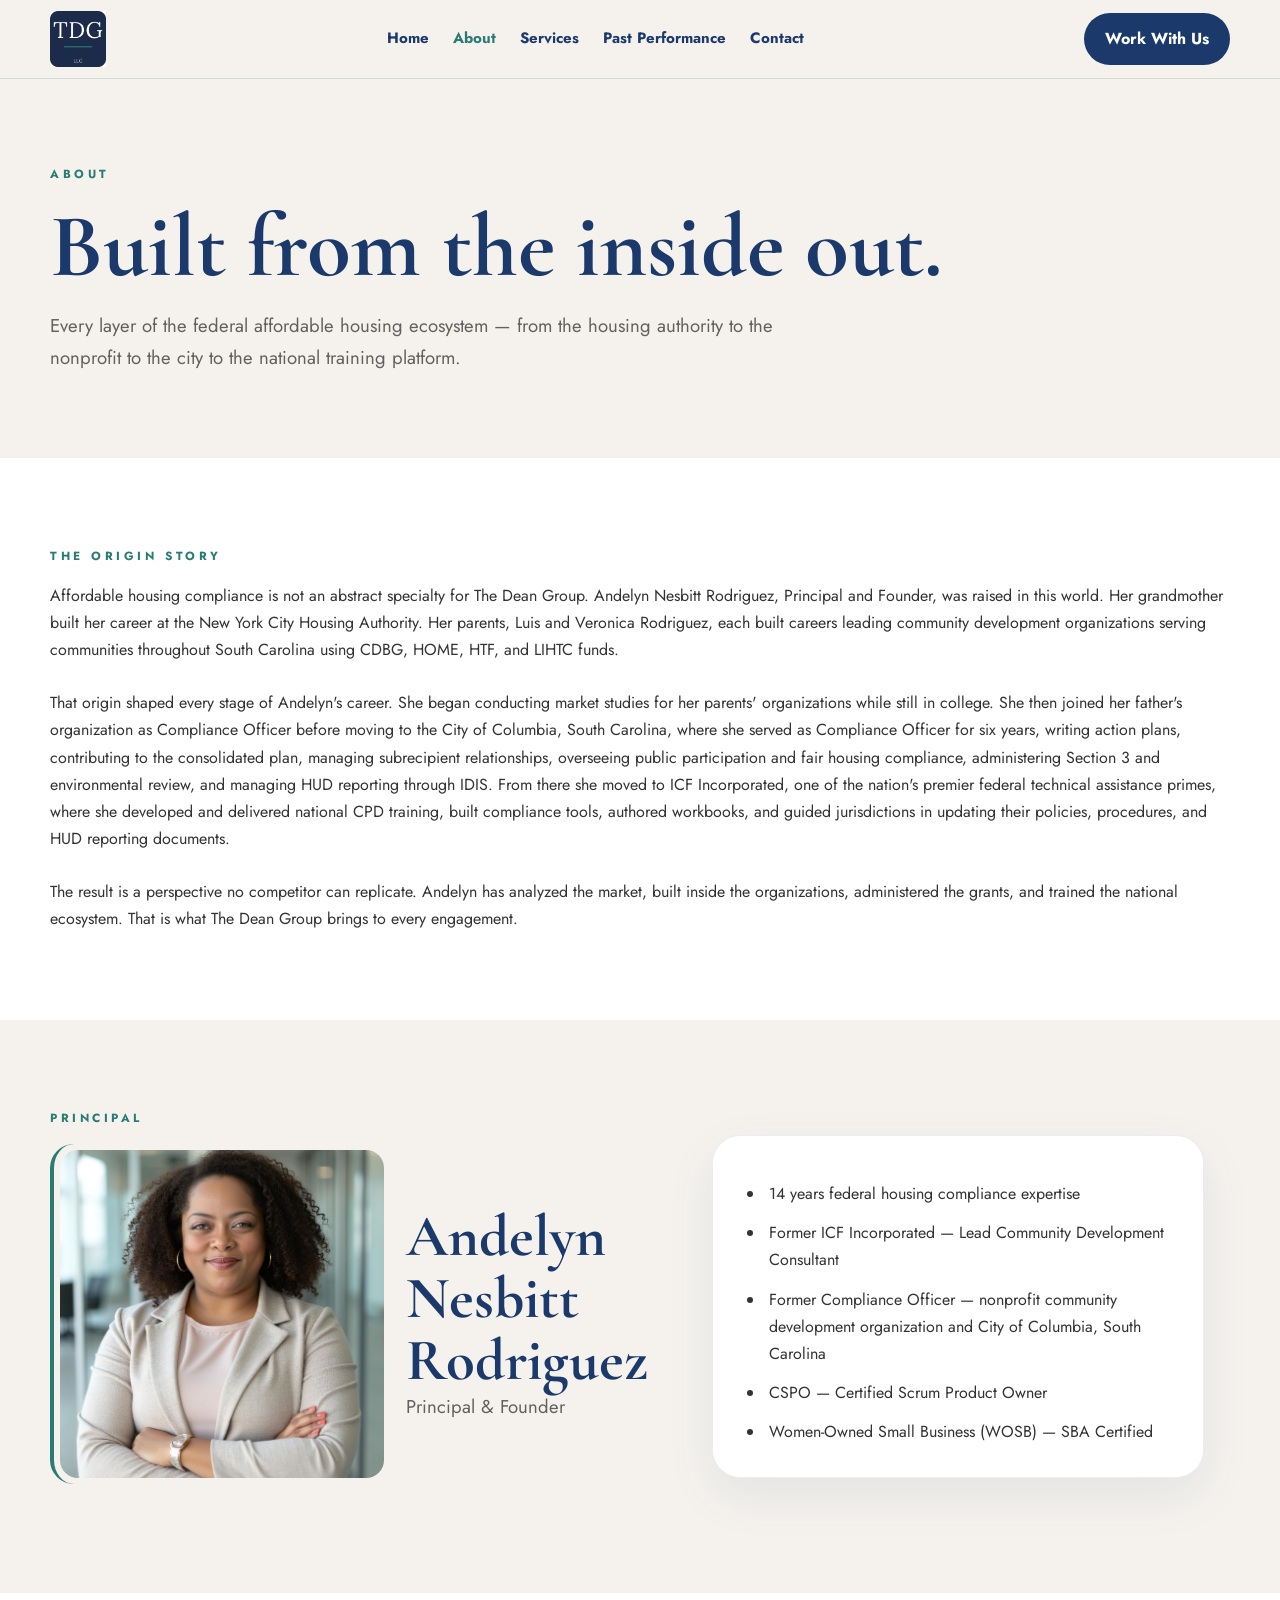
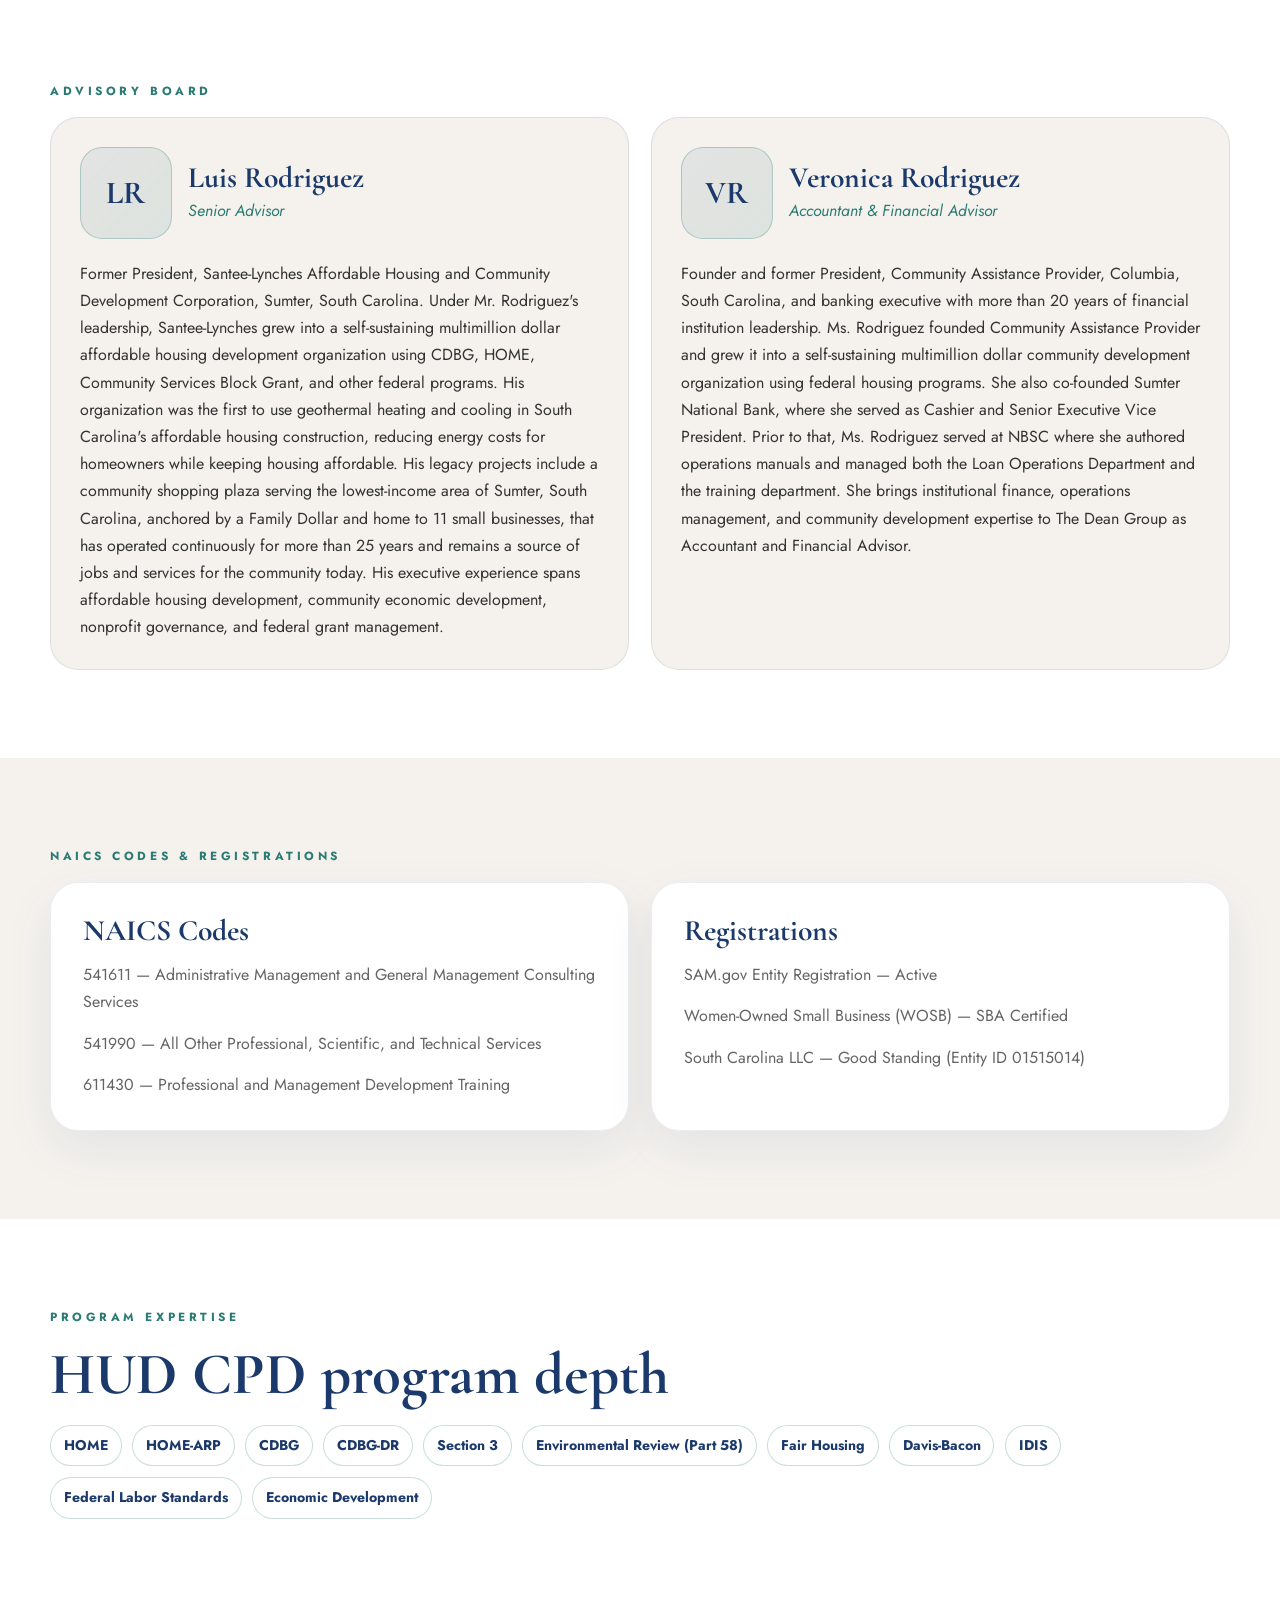
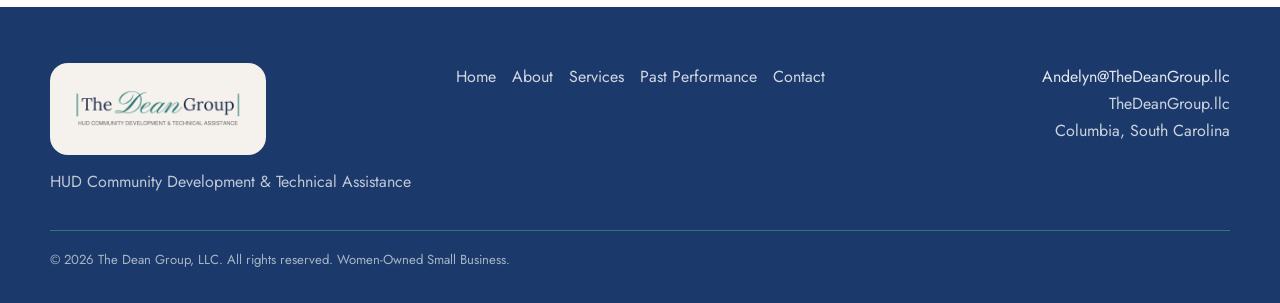
==== about.html @ ffd42e2c "updated website per document" ====
<!DOCTYPE html>
<html lang="en">

<head>
  <meta charset="UTF-8">
  <meta name="viewport" content="width=device-width, initial-scale=1.0">
  <title>About | The Dean Group</title>
  <meta name="description"
    content="Origin story, credentials, advisory board, and program expertise for The Dean Group.">
  <link rel="preconnect" href="https://fonts.googleapis.com">
  <link rel="preconnect" href="https://fonts.gstatic.com" crossorigin>
  <link
    href="https://fonts.googleapis.com/css2?family=Cormorant+Garamond:wght@500;600;700&family=Jost:wght@400;500;600;700&display=swap"
    rel="stylesheet">
  <link rel="stylesheet" href="css/styles.css">
</head>

<body>
  <header class="site-header">
    <div class="container nav-wrap">
      <a class="brand-link" href="index.html" aria-label="The Dean Group home"><img class="brand-logo brand-badge-logo"
          src="assets/logos/TheDeanGroup_TDG_Badge_MD.png" alt="The Dean Group"></a>
      <nav class="nav-links" aria-label="Primary navigation"><a class="" href="index.html">Home</a>
        <a class="active" href="about.html">About</a>
        <a class="" href="services.html">Services</a>
        <a class="" href="past-performance.html">Past Performance</a>
        <a class="" href="contact.html">Contact</a>
      </nav>
      <a class="nav-cta" href="contact.html">Work With Us</a>
      <button class="mobile-toggle" aria-label="Open navigation" aria-expanded="false">☰</button>
    </div>
    <div class="mobile-menu" id="mobileMenu"><a href="index.html">Home</a>
      <a href="about.html">About</a>
      <a href="services.html">Services</a>
      <a href="past-performance.html">Past Performance</a>
      <a href="contact.html">Contact</a>
    </div>
  </header>

  <main>
    <section class="page-hero">
      <div class="container">
        <p class="eyebrow">About</p>
        <h1>Built from the inside out.</h1>
        <p class="lead">Every layer of the federal affordable housing ecosystem — from the housing authority to the
          nonprofit to the city to the national training platform.</p>
      </div>
    </section>
    <section class="white-section">
      <div class="container">
        <p class="eyebrow">The Origin Story</p>
        <div class="large-copy origin-story">
          <p>Affordable housing compliance is not an abstract specialty for The Dean Group. Andelyn Nesbitt Rodriguez,
            Principal and Founder, was raised in this world. Her grandmother built her career at the New York City
            Housing Authority. Her parents, Luis and Veronica Rodriguez, each built careers leading community
            development organizations serving communities throughout South Carolina using CDBG, HOME, HTF, and LIHTC
            funds.</p>
          <p>That origin shaped every stage of Andelyn's career. She began conducting market studies for her parents'
            organizations while still in college. She then joined her father's organization as Compliance Officer before
            moving to the City of Columbia, South Carolina, where she served as Compliance Officer for six years,
            writing action plans, contributing to the consolidated plan, managing subrecipient relationships, overseeing
            public participation and fair housing compliance, administering Section 3 and environmental review, and
            managing HUD reporting through IDIS. From there she moved to ICF Incorporated, one of the nation's premier
            federal technical assistance primes, where she developed and delivered national CPD training, built
            compliance tools, authored workbooks, and guided jurisdictions in updating their policies, procedures, and
            HUD reporting documents.</p>
          <p>The result is a perspective no competitor can replicate. Andelyn has analyzed the market, built inside the
            organizations, administered the grants, and trained the national ecosystem. That is what The Dean Group
            brings to every engagement.</p>
        </div>
      </div>
    </section>
    <section>
      <div class="container split-grid">
        <div>
          <p class="eyebrow">Principal</p>
          <div class="advisor-media">
            <div class="advisor-photo">
              <img src="assets/images/anr_headshot.jpeg" alt="Andelyn Nesbitt Rodriguez">
            </div>
            <div>
              <h2>Andelyn Nesbitt Rodriguez</h2>
              <p class="lead">Principal & Founder</p>
            </div>
          </div>
        </div>
        <div class="card white-card">
          <ul class="credential-list plain-list">
            <li>14 years federal housing compliance expertise</li>
            <li>Former ICF Incorporated — Lead Community Development Consultant</li>
            <li>Former Compliance Officer — nonprofit community development organization and City of Columbia, South
              Carolina</li>
            <li>CSPO — Certified Scrum Product Owner</li>
            <li>Women-Owned Small Business (WOSB) — SBA Certified</li>
          </ul>
        </div>
      </div>
    </section>
    <section class="white-section">
      <div class="container">
        <p class="eyebrow">Advisory Board</p>
        <div class="grid-2">
          <article class="advisory-card">
            <div class="advisor-media">
              <div class="advisor-photo-placeholder" aria-label="Photo placeholder for Luis Rodriguez"><span>LR</span>
              </div>
              <div>
                <h3>Luis Rodriguez</h3>
                <p class="role">Senior Advisor</p>
              </div>
            </div>
            <p>Former President, Santee-Lynches Affordable Housing and Community Development Corporation, Sumter, South
              Carolina. Under Mr. Rodriguez's leadership, Santee-Lynches grew into a self-sustaining multimillion dollar
              affordable housing development organization using CDBG, HOME, Community Services Block Grant, and other
              federal programs. His organization was the first to use geothermal heating and cooling in South Carolina's
              affordable housing construction, reducing energy costs for homeowners while keeping housing affordable.
              His legacy projects include a community shopping plaza serving the lowest-income area of Sumter, South
              Carolina, anchored by a Family Dollar and home to 11 small businesses, that has operated continuously for
              more than 25 years and remains a source of jobs and services for the community today. His executive
              experience spans affordable housing development, community economic development, nonprofit governance, and
              federal grant management.</p>
          </article>
          <article class="advisory-card">
            <div class="advisor-media">
              <div class="advisor-photo-placeholder" aria-label="Photo placeholder for Veronica Rodriguez">
                <span>VR</span>
              </div>
              <div>
                <h3>Veronica Rodriguez</h3>
                <p class="role">Accountant & Financial Advisor</p>
              </div>
            </div>
            <p>Founder and former President, Community Assistance Provider, Columbia, South Carolina, and banking
              executive with more than 20 years of financial institution leadership. Ms. Rodriguez founded Community
              Assistance Provider and grew it into a self-sustaining multimillion dollar community development
              organization using federal housing programs. She also co-founded Sumter National Bank, where she served as
              Cashier and Senior Executive Vice President. Prior to that, Ms. Rodriguez served at NBSC where she
              authored operations manuals and managed both the Loan Operations Department and the training department.
              She brings institutional finance, operations management, and community development expertise to The Dean
              Group as Accountant and Financial Advisor.</p>
          </article>
        </div>
      </div>
    </section>
    <section>
      <div class="container">
        <p class="eyebrow">NAICS Codes &amp; Registrations</p>
        <div class="grid-2">
          <div class="card white-card">
            <h3>NAICS Codes</h3>
            <p>541611 — Administrative Management and General Management Consulting Services</p>
            <p>541990 — All Other Professional, Scientific, and Technical Services</p>
            <p>611430 — Professional and Management Development Training</p>
          </div>
          <div class="card white-card">
            <h3>Registrations</h3>
            <p>SAM.gov Entity Registration — Active</p>
            <p>Women-Owned Small Business (WOSB) — SBA Certified</p>
            <p>South Carolina LLC — Good Standing (Entity ID 01515014)</p>
          </div>
        </div>
      </div>
    </section>
    <section class="white-section">
      <div class="container">
        <p class="eyebrow">Program Expertise</p>
        <h2>HUD CPD program depth</h2>
        <div class="expertise-list"><span class="pill">HOME</span><span class="pill">HOME-ARP</span><span
            class="pill">CDBG</span><span class="pill">CDBG-DR</span><span class="pill">Section 3</span><span
            class="pill">Environmental Review (Part 58)</span><span class="pill">Fair Housing</span><span
            class="pill">Davis-Bacon</span><span class="pill">IDIS</span><span class="pill">Federal Labor
            Standards</span><span class="pill">Economic Development</span></div>
      </div>
    </section>
  </main>
  <footer class="footer">
    <div class="container footer-grid">
      <div>
        <div class="footer-logo-shell"><img class="footer-logo"
            src="assets/logos/TheDeanGroup_Logo_Horizontal_Pinyon.png" alt="The Dean Group"></div>
        <p style="color:rgba(255,255,255,.72);margin-top:.8rem">HUD Community Development & Technical Assistance</p>
      </div>
      <nav class="footer-links" aria-label="Footer navigation">
        <a href="index.html">Home</a><a href="about.html">About</a><a href="services.html">Services</a><a
          href="past-performance.html">Past Performance</a><a href="contact.html">Contact</a>
      </nav>
      <div class="footer-contact">
        <p>
          <a href="mailto:Andelyn@TheDeanGroup.llc" class="footer-email">
            Andelyn@TheDeanGroup.llc
          </a>
        </p>
        <p>TheDeanGroup.llc</p>
        <p>Columbia, South Carolina</p>
      </div>
    </div>
    <div class="container copyright">© 2026 The Dean Group, LLC. All rights reserved. Women-Owned Small Business.</div>
  </footer>
  <script src="js/main.js"></script>
</body>

</html>
---- css/styles.css ----
:root {
  --navy: #1B3A6B;
  --teal: #2A7B73;
  --gold: #C49A2A;
  --cream: #F5F2EE;
  --white: #fff;
  --charcoal: #333;
  --muted: #666;
  --max: 1180px;
  --shadow: 0 18px 50px rgba(27, 58, 107, .08);
  --radius: 28px
}

* {
  box-sizing: border-box;
  margin: 0;
  padding: 0
}

html {
  scroll-behavior: smooth
}

body {
  font-family: Jost, Arial, sans-serif;
  background: var(--cream);
  color: var(--charcoal);
  line-height: 1.7
}

img {
  max-width: 100%;
  display: block
}

a {
  text-decoration: none;
  color: inherit
}

.container {
  width: min(var(--max), calc(100% - 40px));
  margin: auto
}

.serif,
h1,
h2,
h3 {
  font-family: "Cormorant Garamond", Georgia, serif;
  color: var(--navy);
  line-height: 1.05
}

h1 {
  font-size: clamp(3rem, 7vw, 6.4rem)
}

h2 {
  font-size: clamp(2.35rem, 4.6vw, 4.4rem)
}

h3 {
  font-size: 1.85rem
}

.eyebrow {
  color: var(--teal);
  font-size: .74rem;
  font-weight: 700;
  letter-spacing: .3em;
  text-transform: uppercase;
  margin-bottom: 1rem
}

.site-header {
  position: sticky;
  top: 0;
  z-index: 10;
  background: rgba(245, 242, 238, .97);
  backdrop-filter: blur(10px);
  border-bottom: 1px solid rgba(42, 123, 115, .18)
}

.nav-wrap {
  min-height: 78px;
  display: flex;
  align-items: center;
  justify-content: space-between;
  gap: 2rem
}

.brand-link {
  display: flex;
  align-items: center
}

.brand-logo {
  height: 48px;
  width: auto
}

.nav-links {
  display: flex;
  gap: 1.5rem;
  color: var(--navy);
  font-weight: 700;
  font-size: .94rem
}

.nav-links a:hover,
.nav-links a.active {
  color: var(--teal)
}

.btn,
.nav-cta {
  display: inline-flex;
  align-items: center;
  justify-content: center;
  border-radius: 999px;
  padding: .78rem 1.3rem;
  font-weight: 700;
  border: 0;
  cursor: pointer;
  transition: .2s
}

.btn-primary,
.nav-cta {
  background: var(--navy);
  color: var(--white)
}

.btn-primary:hover,
.nav-cta:hover {
  background: #10294f;
  transform: translateY(-1px)
}

.btn-secondary {
  border: 1px solid var(--teal);
  color: var(--teal);
  background: transparent
}

.btn-secondary:hover {
  background: var(--teal);
  color: var(--white)
}

.mobile-toggle {
  display: none;
  border: 1px solid rgba(27, 58, 107, .2);
  background: transparent;
  border-radius: 999px;
  width: 44px;
  height: 44px;
  font-size: 1.5rem;
  color: var(--navy)
}

.mobile-menu {
  display: none;
  padding: 0 20px 20px
}

.mobile-menu a {
  display: block;
  background: var(--white);
  border-radius: 14px;
  padding: .9rem 1rem;
  margin-top: .55rem;
  color: var(--navy);
  font-weight: 700
}

section {
  padding: 5.5rem 0
}

.hero {
  padding: 6.4rem 0
}

.hero-grid,
.split-grid {
  display: grid;
  grid-template-columns: 1.05fr .95fr;
  gap: 4rem;
  align-items: center
}

.hero-copy,
.lead {
  font-size: 1.16rem;
  color: rgba(51, 51, 51, .76);
  max-width: 780px
}

.hero-copy {
  color: var(--teal);
  margin-top: 1.4rem
}

.hero-actions {
  display: flex;
  gap: .85rem;
  flex-wrap: wrap;
  margin-top: 2rem
}

.white-section {
  background: var(--white)
}

.cream-section {
  background: var(--cream)
}

.navy-section {
  background: var(--navy);
  color: var(--white)
}

.navy-section h2,
.navy-section h3 {
  color: var(--white)
}

.navy-section .eyebrow {
  color: #78c9c1
}

.page-hero {
  padding: 5.3rem 0
}

.page-hero .lead {
  margin-top: 1rem
}

.grid-3 {
  display: grid;
  grid-template-columns: repeat(3, 1fr);
  gap: 1.35rem
}

.grid-2 {
  display: grid;
  grid-template-columns: repeat(2, 1fr);
  gap: 1.35rem
}

.card {
  background: var(--cream);
  border: 1px solid rgba(42, 123, 115, .14);
  border-radius: var(--radius);
  padding: 2rem
}

.white-card {
  background: var(--white);
  box-shadow: var(--shadow);
  border: 1px solid rgba(27, 58, 107, .09)
}

.card p,
.service-block p,
.performance-card p {
  margin-top: .9rem;
  color: rgba(51, 51, 51, .76)
}

.number-badge {
  width: 48px;
  height: 48px;
  border-radius: 50%;
  display: grid;
  place-items: center;
  background: var(--teal);
  color: white;
  font-weight: 700;
  margin-bottom: 1.25rem
}

.brand-panel {
  background: var(--white);
  border-radius: 34px;
  padding: 2.5rem;
  box-shadow: var(--shadow);
  border: 1px solid rgba(27, 58, 107, .09)
}

.brand-panel img {
  max-height: 230px;
  margin: auto
}

.service-tile,
.service-block {
  background: var(--cream);
  border-left: 5px solid var(--teal);
  border-radius: 0 var(--radius) var(--radius) 0;
  padding: 1.8rem
}

.service-block {
  margin-top: 1.2rem
}

.origin-copy {
  font-family: "Cormorant Garamond", Georgia, serif;
  font-size: clamp(1.75rem, 3.4vw, 3rem);
  max-width: 980px;
  margin: auto;
  text-align: center;
  line-height: 1.2
}

.credential-grid {
  display: grid;
  grid-template-columns: repeat(4, 1fr);
  gap: 1rem
}

.credential-card {
  background: var(--white);
  border: 1px solid rgba(196, 154, 42, .38);
  border-radius: var(--radius);
  padding: 1.5rem;
  text-align: center;
  color: var(--navy);
  font-weight: 700
}

.gold-rule {
  height: 3px;
  width: 58px;
  background: var(--gold);
  margin: 0 auto 1rem
}

.badge {
  display: inline-flex;
  margin-top: 1.1rem;
  border-radius: 999px;
  background: rgba(196, 154, 42, .17);
  color: #80620d;
  padding: .5rem .8rem;
  font-size: .72rem;
  font-weight: 800;
  letter-spacing: .12em;
  text-transform: uppercase
}

.role {
  color: var(--teal);
  font-style: italic;
  margin-top: .25rem
}

.advisory-card,
.performance-card {
  background: var(--cream);
  border: 1px solid rgba(27, 58, 107, .11);
  border-radius: var(--radius);
  padding: 1.8rem
}

.expertise-list {
  display: flex;
  flex-wrap: wrap;
  gap: .65rem;
  margin-top: 1.2rem
}

.pill {
  border: 1px solid rgba(42, 123, 115, .25);
  border-radius: 999px;
  padding: .5rem .8rem;
  color: var(--navy);
  background: var(--white);
  font-weight: 700;
  font-size: .88rem
}

.step {
  background: var(--white);
  border-radius: var(--radius);
  padding: 1.7rem;
  border: 1px solid rgba(42, 123, 115, .16)
}

.price-note {
  margin-top: 1rem;
  padding: 1rem;
  border-left: 4px solid var(--gold);
  background: rgba(196, 154, 42, .11);
  border-radius: 0 14px 14px 0
}

.contact-option {
  background: var(--white);
  border: 1px solid rgba(42, 123, 115, .14);
  border-radius: var(--radius);
  padding: 1.55rem
}

.form-grid {
  display: grid;
  grid-template-columns: 1fr 1fr;
  gap: 1rem
}

form {
  background: var(--white);
  padding: 2rem;
  border-radius: 34px;
  box-shadow: var(--shadow);
  border: 1px solid rgba(27, 58, 107, .1)
}

label {
  font-weight: 700;
  color: var(--navy);
  font-size: .92rem
}

input,
select,
textarea {
  width: 100%;
  margin-top: .45rem;
  border: 1px solid rgba(27, 58, 107, .15);
  background: var(--cream);
  border-radius: 16px;
  padding: .9rem 1rem;
  font: inherit;
  color: var(--charcoal)
}

input:focus,
select:focus,
textarea:focus {
  outline: none;
  border-color: var(--teal)
}

.full-field {
  display: block;
  margin-top: 1rem
}

.form-note {
  text-align: center;
  color: rgba(51, 51, 51, .66);
  font-size: .92rem;
  margin-top: 1rem
}

.footer {
  background: var(--navy);
  color: white;
  padding: 3.5rem 0 2rem
}

.footer-grid {
  display: grid;
  grid-template-columns: 1fr 1fr 1fr;
  gap: 2rem;
  align-items: start
}

.footer-logo {
  max-height: 72px;
  width: auto
}

.footer-badge {
  max-height: 60px;
  width: auto;
  margin-top: 1rem
}

.footer-links {
  display: flex;
  flex-wrap: wrap;
  gap: 1rem;
  justify-content: center;
  color: rgba(255, 255, 255, .8)
}

.footer-contact {
  text-align: right;
  color: rgba(255, 255, 255, .78)
}

.copyright {
  border-top: 1px solid var(--teal);
  margin-top: 2.2rem;
  padding-top: 1.1rem;
  color: rgba(255, 255, 255, .62);
  font-size: .82rem
}

.asset-note {
  font-size: .84rem;
  color: var(--muted);
  margin-top: .7rem
}

.origin-story p+p {
  margin-top: 1.6rem
}

.plain-list {
  list-style: disc;
  padding-left: 1.25rem
}

.plain-list li {
  display: list-item;
  margin-top: .75rem;
  padding-left: .25rem
}

.advisor-media {
  display: flex;
  align-items: center;
  gap: 1rem;
  margin-bottom: 1.3rem
}

.advisor-photo-placeholder {
  width: 92px;
  height: 92px;
  flex: 0 0 92px;
  border-radius: 22px;
  background: linear-gradient(135deg, rgba(27, 58, 107, .08), rgba(42, 123, 115, .12));
  border: 1px solid rgba(42, 123, 115, .28);
  display: grid;
  place-items: center
}

.advisor-photo-placeholder span {
  font-family: "Cormorant Garamond", Georgia, serif;
  font-size: 2rem;
  font-weight: 700;
  color: var(--navy)
}

@media(max-width:540px) {
  .advisor-media {
    align-items: flex-start
  }

  .advisor-photo-placeholder {
    width: 74px;
    height: 74px;
    flex-basis: 74px;
    border-radius: 18px
  }

  .advisor-photo-placeholder span {
    font-size: 1.55rem
  }
}

@media(max-width:900px) {

  .nav-links,
  .nav-cta {
    display: none
  }

  .mobile-toggle {
    display: grid;
    place-items: center
  }

  .mobile-menu.open {
    display: block
  }

  .hero-grid,
  .split-grid,
  .grid-3,
  .grid-2,
  .credential-grid,
  .footer-grid {
    grid-template-columns: 1fr
  }

  .footer-links {
    justify-content: flex-start
  }

  .footer-contact {
    text-align: left
  }

  .form-grid {
    grid-template-columns: 1fr
  }

  section,
  .hero,
  .page-hero {
    padding: 4rem 0
  }

  .brand-logo {
    height: 42px
  }
}

@media(max-width:540px) {
  .container {
    width: min(100% - 28px, var(--max))
  }

  h1 {
    font-size: 3.1rem
  }

  .brand-logo {
    height: 36px
  }

  .hero-actions {
    flex-direction: column
  }

  .btn {
    width: 100%
  }

  .card,
  .service-tile,
  .service-block,
  form {
    padding: 1.35rem
  }
}


/* Home hero rewrite: spec-faithful vertical flow. The wordmark is imported as a PNG, not recreated in text, and is no longer placed in a separate side card. */
.hero-clean {
  padding: 5.75rem 0 6.5rem;
}

.hero-content {
  max-width: 940px;
}

.hero-wordmark {
  width: min(340px, 72vw);
  height: auto;
  margin-bottom: 2rem;
}

.hero-rule {
  width: 104px;
  height: 4px;
  background: var(--teal);
  margin-bottom: 2rem;
}

.hero-clean h1 {
  max-width: 900px;
}

.hero-clean .hero-copy {
  max-width: 760px;
}

.hero-clean .hero-actions {
  margin-top: 2.15rem;
}

.origin-story p+p {
  margin-top: 1.6rem
}

.plain-list {
  list-style: disc;
  padding-left: 1.25rem
}

.plain-list li {
  display: list-item;
  margin-top: .75rem;
  padding-left: .25rem
}

.advisor-media {
  display: flex;
  align-items: center;
  gap: 1rem;
  margin-bottom: 1.3rem
}

.advisor-photo-placeholder {
  width: 92px;
  height: 92px;
  flex: 0 0 92px;
  border-radius: 22px;
  background: linear-gradient(135deg, rgba(27, 58, 107, .08), rgba(42, 123, 115, .12));
  border: 1px solid rgba(42, 123, 115, .28);
  display: grid;
  place-items: center
}

.advisor-photo-placeholder span {
  font-family: "Cormorant Garamond", Georgia, serif;
  font-size: 2rem;
  font-weight: 700;
  color: var(--navy)
}

@media(max-width:540px) {
  .advisor-media {
    align-items: flex-start
  }

  .advisor-photo-placeholder {
    width: 74px;
    height: 74px;
    flex-basis: 74px;
    border-radius: 18px
  }

  .advisor-photo-placeholder span {
    font-size: 1.55rem
  }
}

@media(max-width:900px) {
  .hero-clean {
    padding: 4.6rem 0 5rem;
  }

  .hero-wordmark {
    width: min(300px, 76vw);
  }
}

@media(max-width:540px) {
  .hero-clean {
    padding: 3.8rem 0 4.4rem;
  }

  .hero-wordmark {
    width: min(255px, 80vw);
    margin-bottom: 1.5rem;
  }

  .hero-rule {
    margin-bottom: 1.5rem;
  }
}


.prime-section {
  background: #F5F2EE;
  padding: 5rem 0 4rem;
}

.prime-card {
  background: #1B3A6B;
  border-radius: 32px;
  padding: 3rem;
  max-width: 1000px;
  margin: 0 auto;
}

.prime-card h2 {
  color: #fff;
  margin-bottom: 1rem;
}

.prime-copy {
  color: rgba(255, 255, 255, .86);
  font-size: 1.15rem;
  line-height: 1.7;
  max-width: 760px;
}

.prime-meta {
  display: flex;
  flex-wrap: wrap;
  gap: .75rem;
  margin-top: 1.5rem;
}

.prime-meta span {
  border: 1px solid rgba(255, 255, 255, .22);
  border-radius: 999px;
  color: #fff;
  font-size: .85rem;
  font-weight: 700;
  padding: .55rem .85rem;
}

@media(max-width:768px) {
  .prime-card {
    padding: 2rem;
    border-radius: 24px;
  }

  .prime-copy {
    font-size: 1rem;
  }
}


.prime-card .origin-copy {
  color: rgba(255, 255, 255, .92);
}

.prime-card .eyebrow {
  color: #8DD9D1;
}


/* Shared header/footer logo updates from index */
.site-header .brand-badge-logo {
  width: 56px;
  max-width: 56px;
  max-height: 56px;
  height: auto;
  object-fit: contain;
}

.footer-logo-shell {
  display: inline-flex;
  align-items: center;
  justify-content: center;
  background: #F5F2EE;
  border-radius: 18px;
  padding: 10px 12px;
  max-width: 280px;
}

.footer-logo-shell .footer-logo {
  margin: 0;
  max-width: 100%;
}

@media (max-width: 700px) {
  .site-header .brand-badge-logo {
    width: 46px;
    max-width: 46px;
    max-height: 46px;
  }

  .footer-logo-shell {
    max-width: 240px;
  }
}

.inline-link {
  color: #2A7B73;
  font-weight: 600;
  text-decoration: underline;
  text-underline-offset: 3px;
  transition: opacity 0.2s ease;
}

.inline-link:hover {
  opacity: 0.75;
}

.inline-link:focus {
  outline: 2px solid #C49A2A;
  outline-offset: 2px;
}

.advisor-photo {
  width: clamp(260px, 30vw, 340px);
  height: clamp(260px, 30vw, 340px);

  overflow: hidden;
  border-radius: 24px;

  padding: 6px;

  background: #F5F2EE;
  border-left: 4px solid #2A7B73;

  flex-shrink: 0;
}

.advisor-photo img {
  width: 100%;
  height: 100%;

  object-fit: cover;
  object-position: center;

  display: block;
  border-radius: 18px;
}

.footer-email {
  color: rgba(255, 255, 255, 0.88);
  text-decoration: none;
  transition: color 0.2s ease;
}

.footer-email:hover {
  color: #F5F2EE;
  text-decoration: underline;
  text-underline-offset: 3px;
}

.footer-email:focus {
  outline: 2px solid #C49A2A;
  outline-offset: 2px;
  border-radius: 4px;
}

.performance-list {
  margin: 1rem 0 1.5rem;
  padding-left: 1.25rem;
}

.performance-list li {
  margin-bottom: 0.6rem;
  line-height: 1.6;
}

.service-title-link {
  color: inherit;
  text-decoration: none;
  display: inline;
  transition: color 0.2s ease;
}

.service-title-link:hover {
  color: inherit;
  text-decoration: none;
  cursor: pointer;
}

.service-title-link:focus {
  outline: 2px solid #C49A2A;
  outline-offset: 3px;
  border-radius: 4px;
}

.service-block {
  scroll-margin-top: 100px;
}
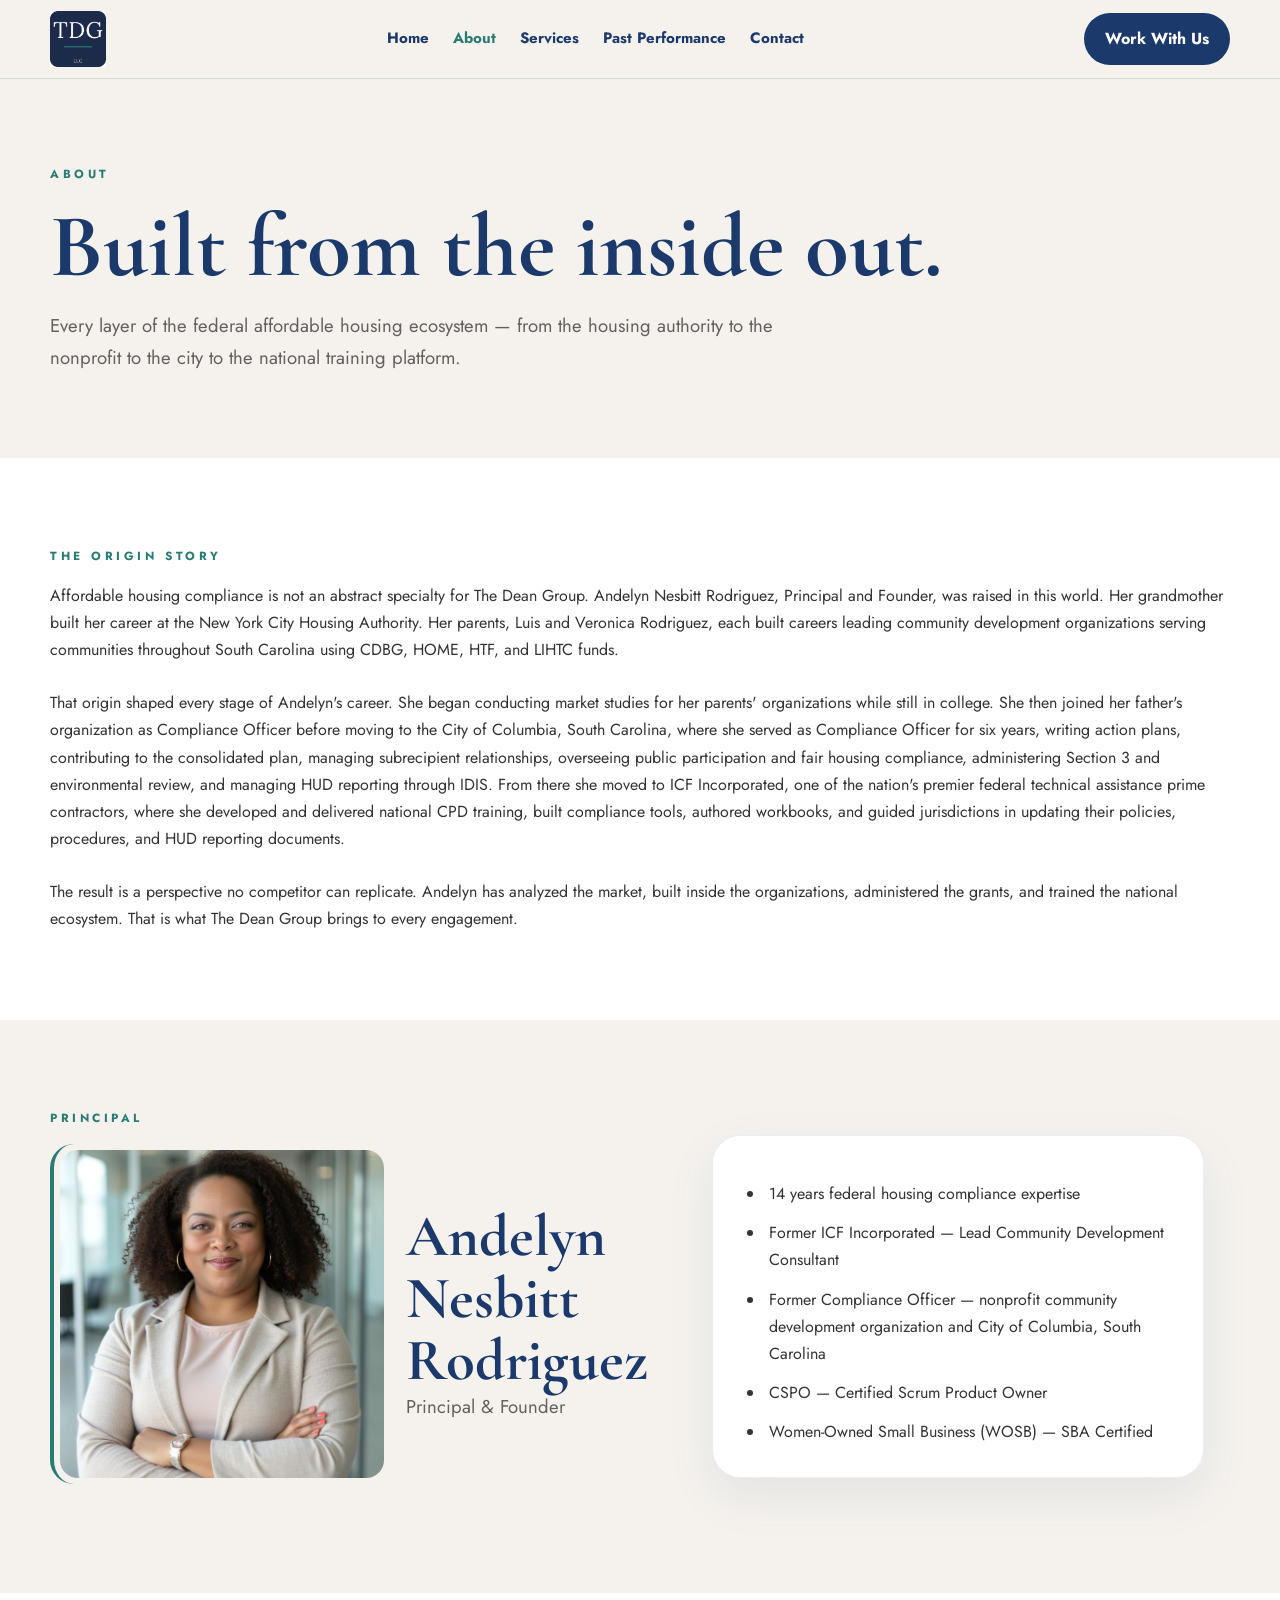
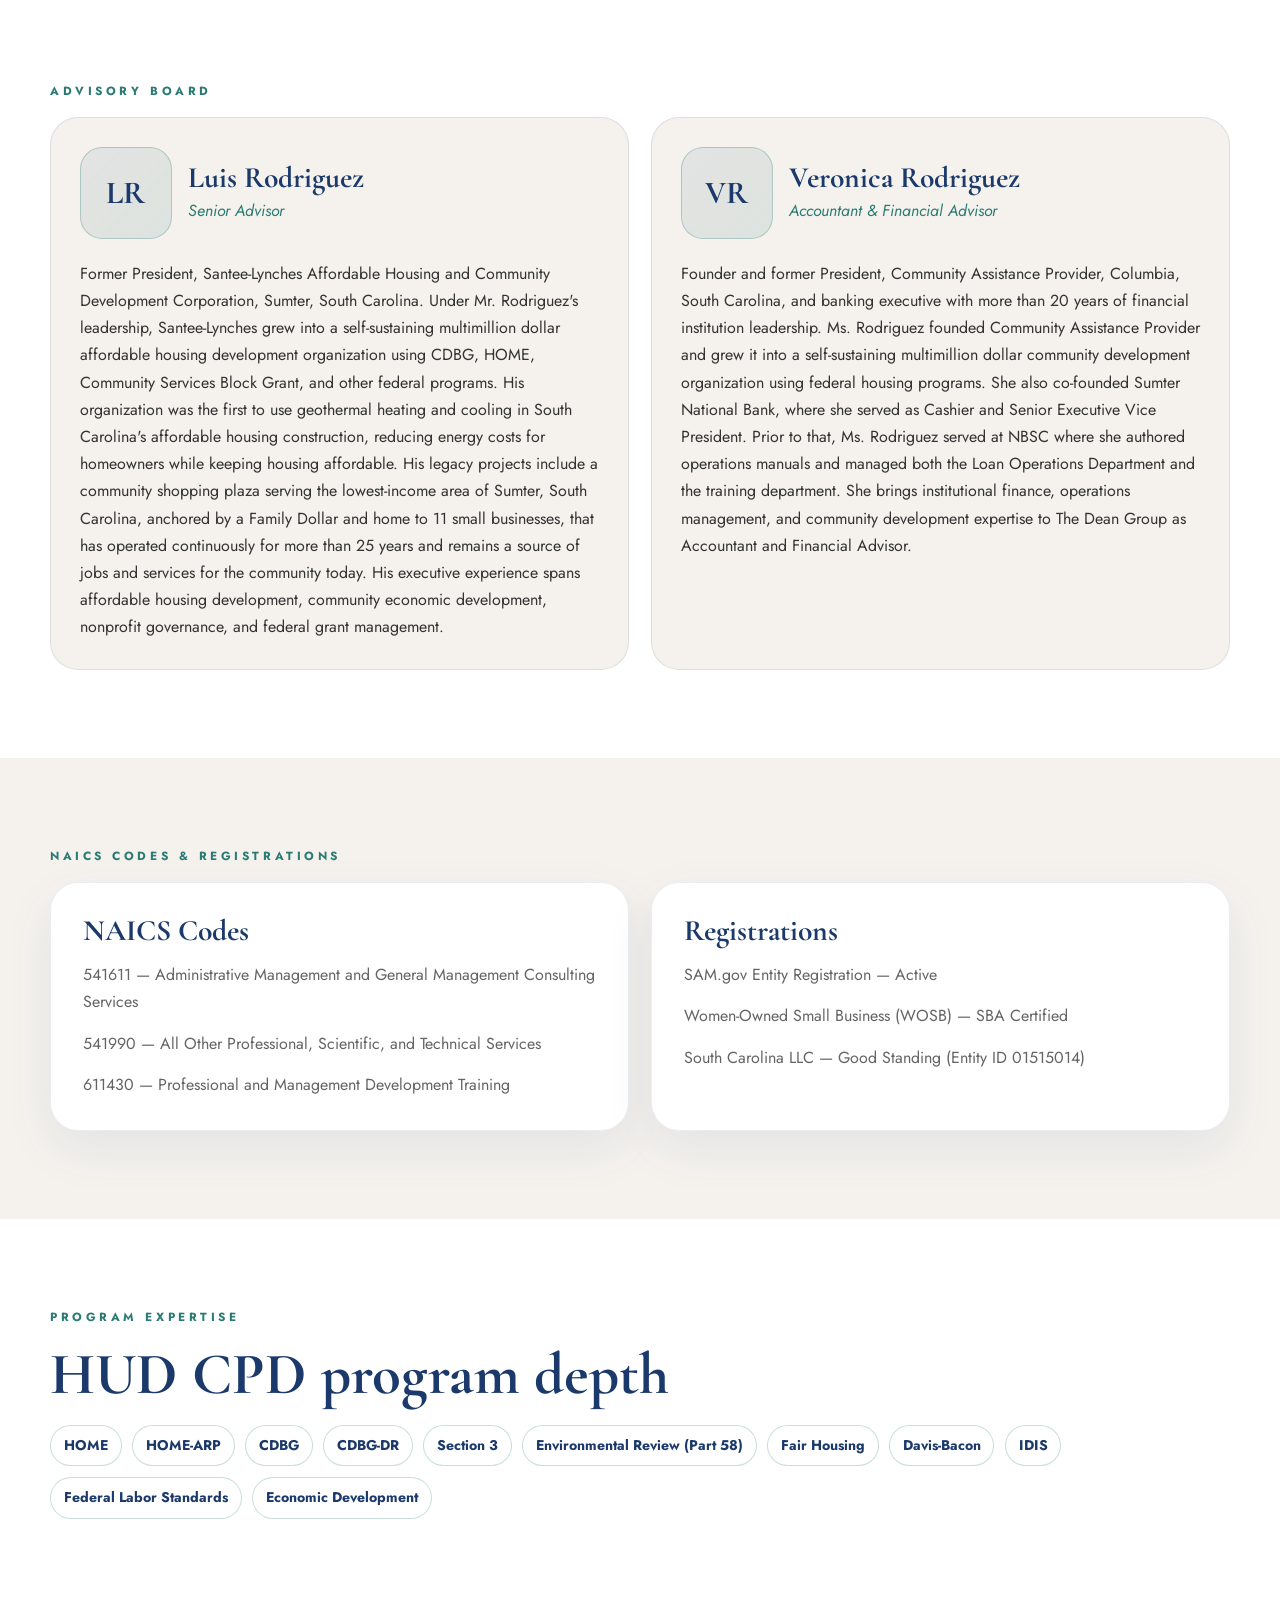
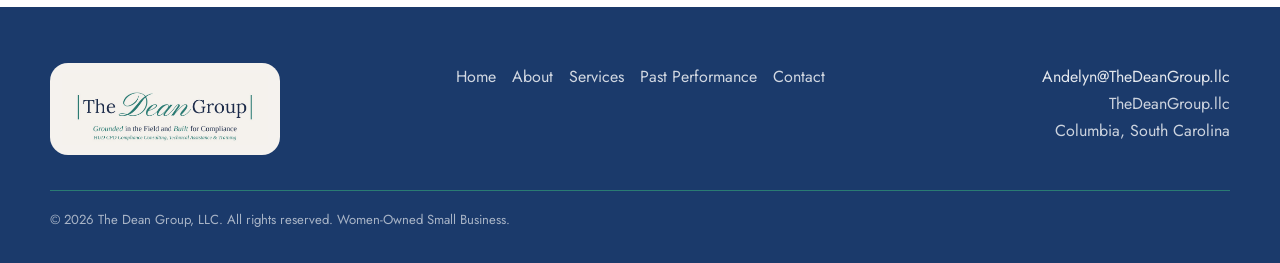
==== commit a4454389: "added new logo" ====
--- a/about.html
+++ b/about.html
@@ -61,7 +61,8 @@
             writing action plans, contributing to the consolidated plan, managing subrecipient relationships, overseeing
             public participation and fair housing compliance, administering Section 3 and environmental review, and
             managing HUD reporting through IDIS. From there she moved to ICF Incorporated, one of the nation's premier
-            federal technical assistance primes, where she developed and delivered national CPD training, built
+            federal technical assistance prime contractors, where she developed and delivered national CPD training,
+            built
             compliance tools, authored workbooks, and guided jurisdictions in updating their policies, procedures, and
             HUD reporting documents.</p>
           <p>The result is a perspective no competitor can replicate. Andelyn has analyzed the market, built inside the
@@ -178,7 +179,6 @@
       <div>
         <div class="footer-logo-shell"><img class="footer-logo"
             src="assets/logos/TheDeanGroup_Logo_Horizontal_Pinyon.png" alt="The Dean Group"></div>
-        <p style="color:rgba(255,255,255,.72);margin-top:.8rem">HUD Community Development & Technical Assistance</p>
       </div>
       <nav class="footer-links" aria-label="Footer navigation">
         <a href="index.html">Home</a><a href="about.html">About</a><a href="services.html">Services</a><a
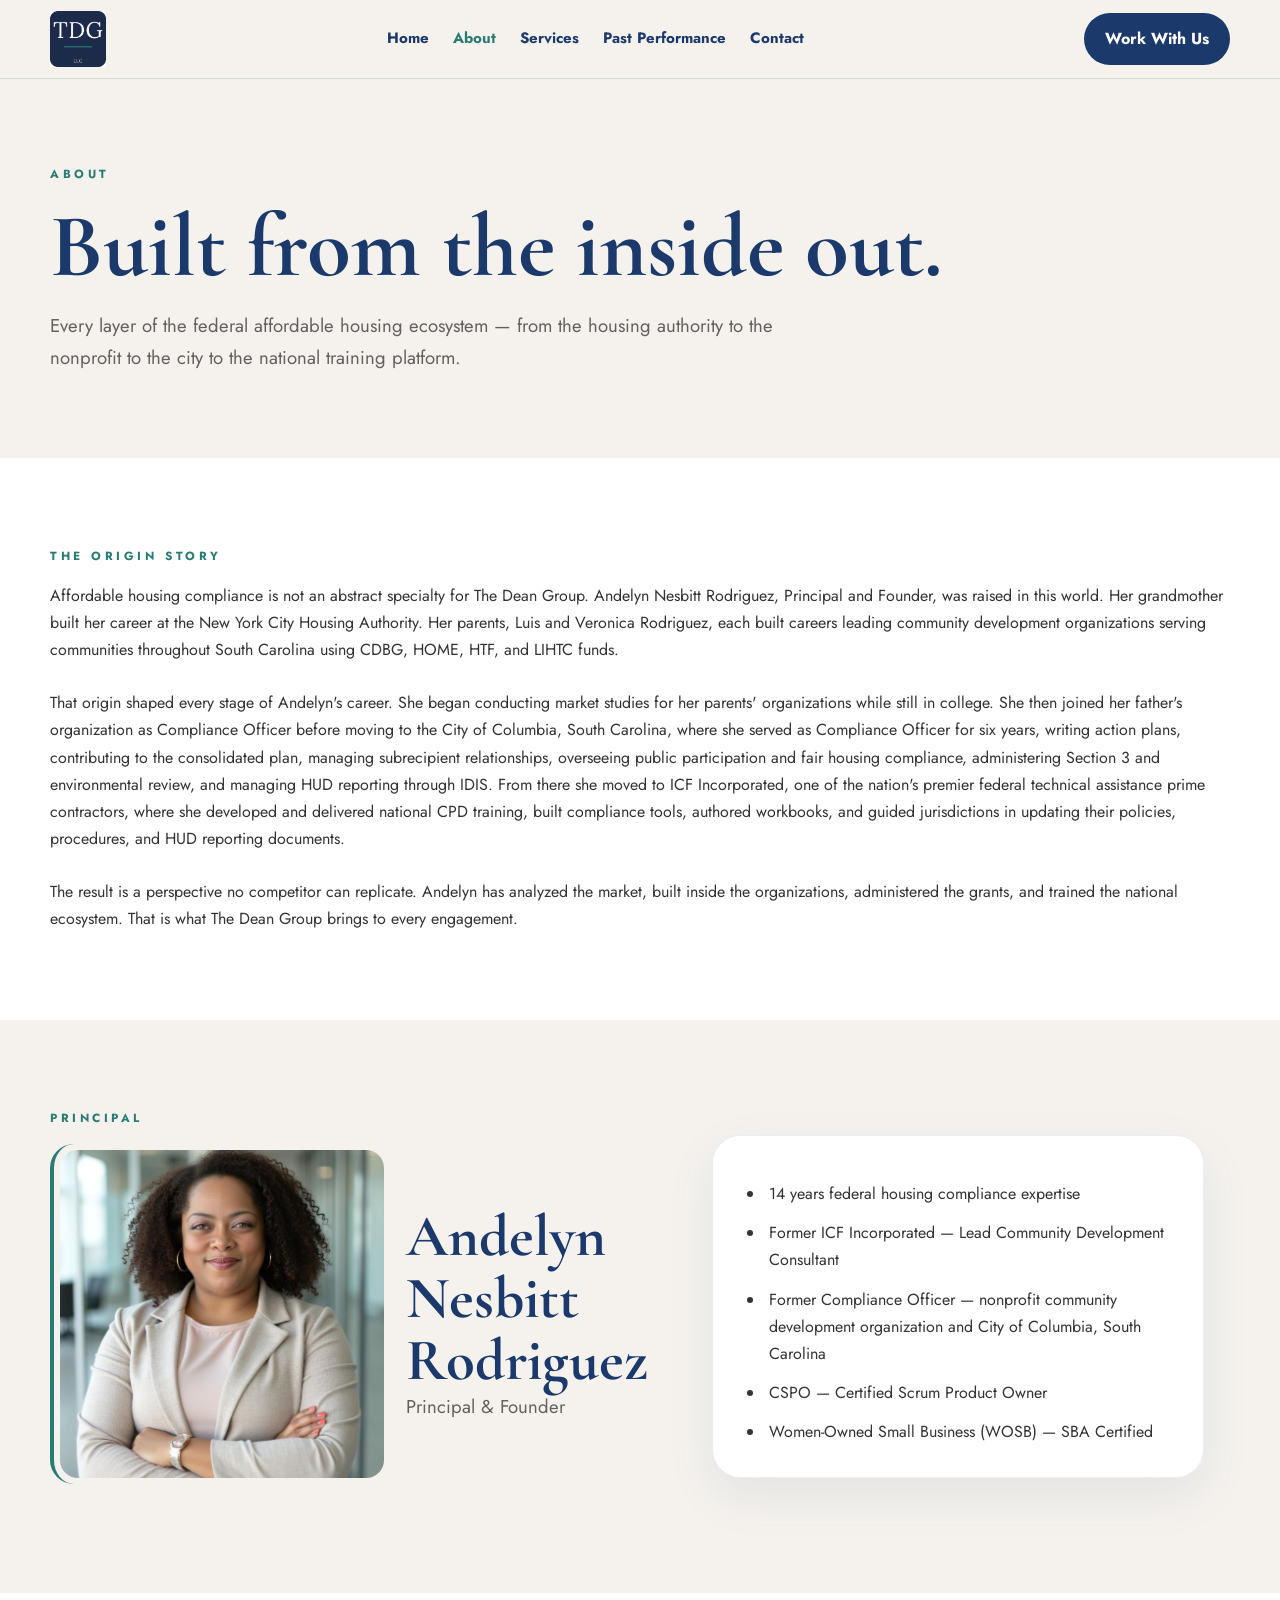
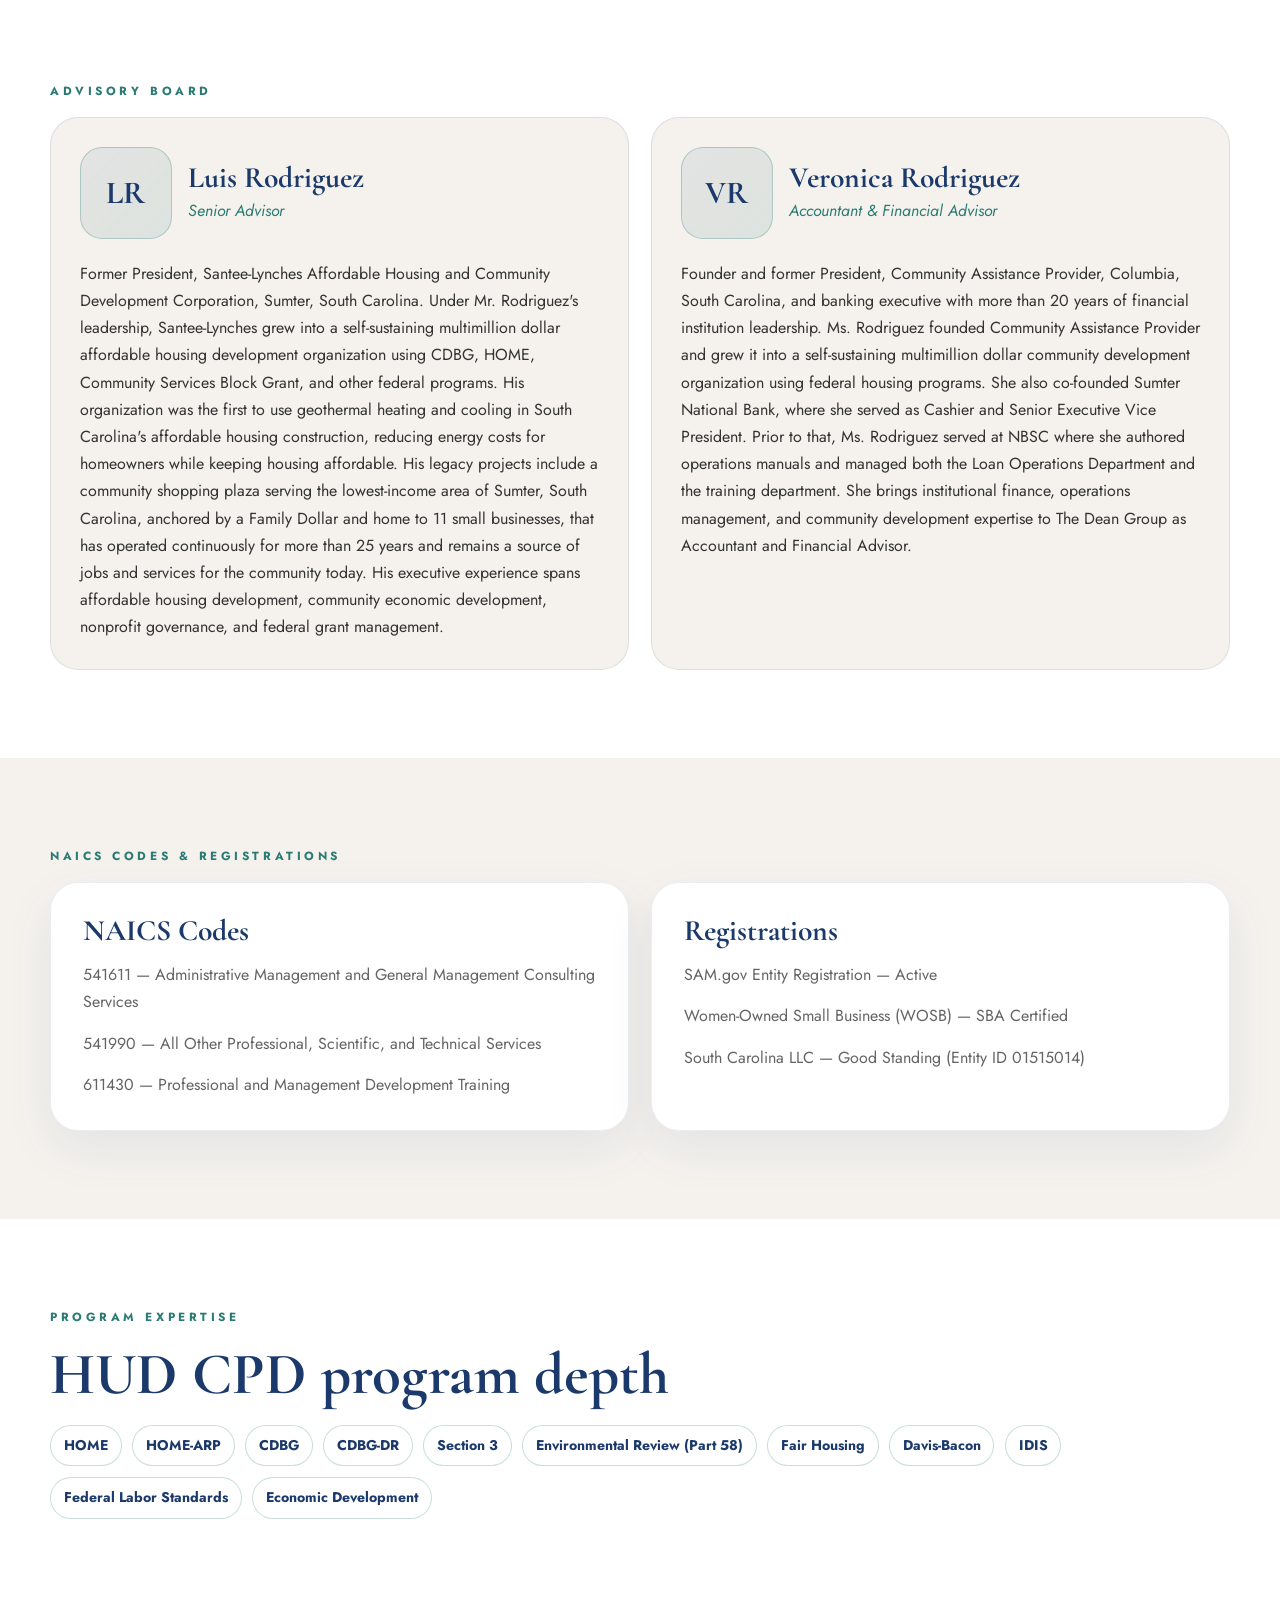
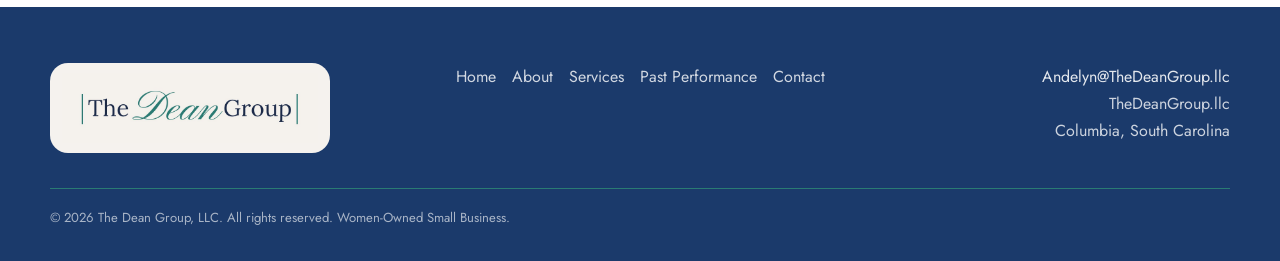
==== commit 61bc98bc: "updated site" ====
--- a/about.html
+++ b/about.html
@@ -178,7 +178,7 @@
     <div class="container footer-grid">
       <div>
         <div class="footer-logo-shell"><img class="footer-logo"
-            src="assets/logos/TheDeanGroup_Logo_Horizontal_Pinyon.png" alt="The Dean Group"></div>
+            src="assets/logos/TheDeanGroup_Logo_Horizontal_Pinyon_Footer.png" alt="The Dean Group"></div>
       </div>
       <nav class="footer-links" aria-label="Footer navigation">
         <a href="index.html">Home</a><a href="about.html">About</a><a href="services.html">Services</a><a
--- a/css/styles.css
+++ b/css/styles.css
@@ -311,11 +311,11 @@
 
 .origin-copy {
   font-family: "Cormorant Garamond", Georgia, serif;
-  font-size: clamp(1.75rem, 3.4vw, 3rem);
-  max-width: 980px;
+  font-size: clamp(1.35rem, 2.3vw, 2rem);
+  max-width: 900px;
   margin: auto;
   text-align: center;
-  line-height: 1.2
+  line-height: 1.4;
 }
 
 .credential-grid {
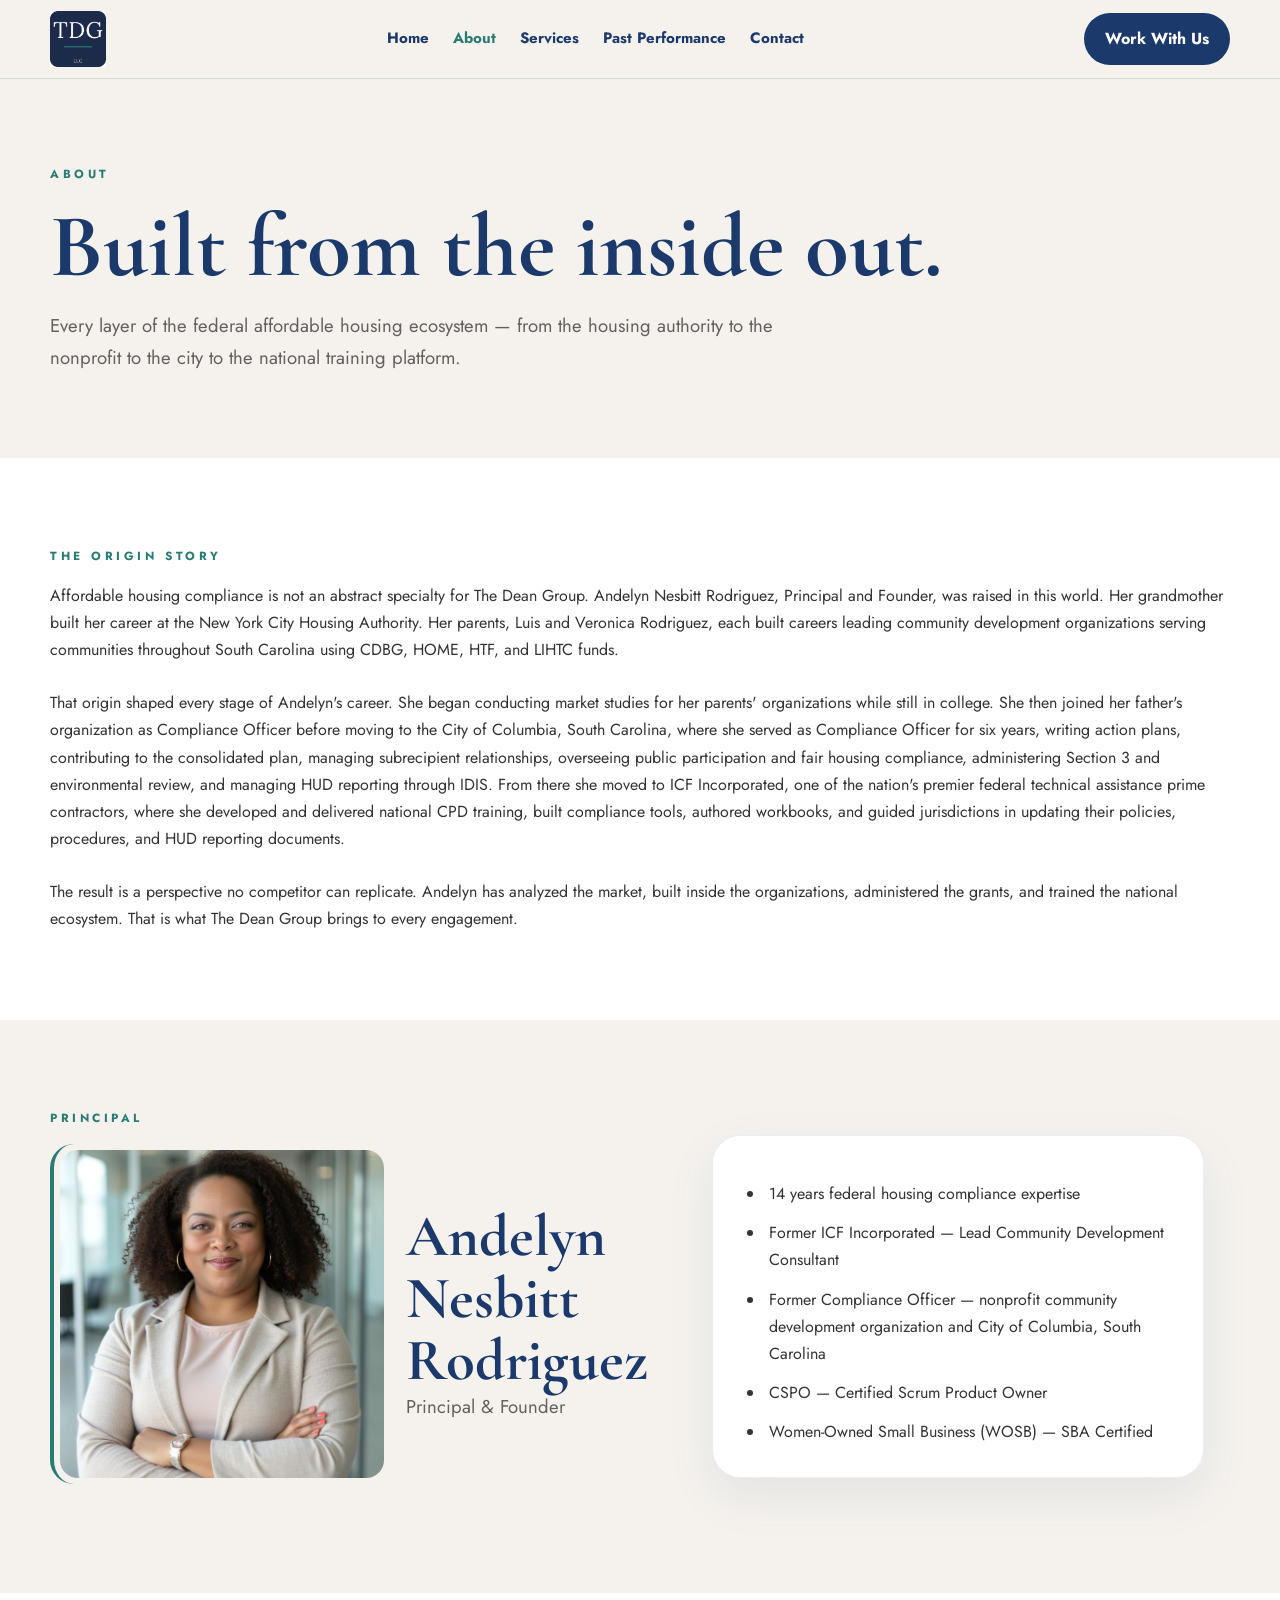
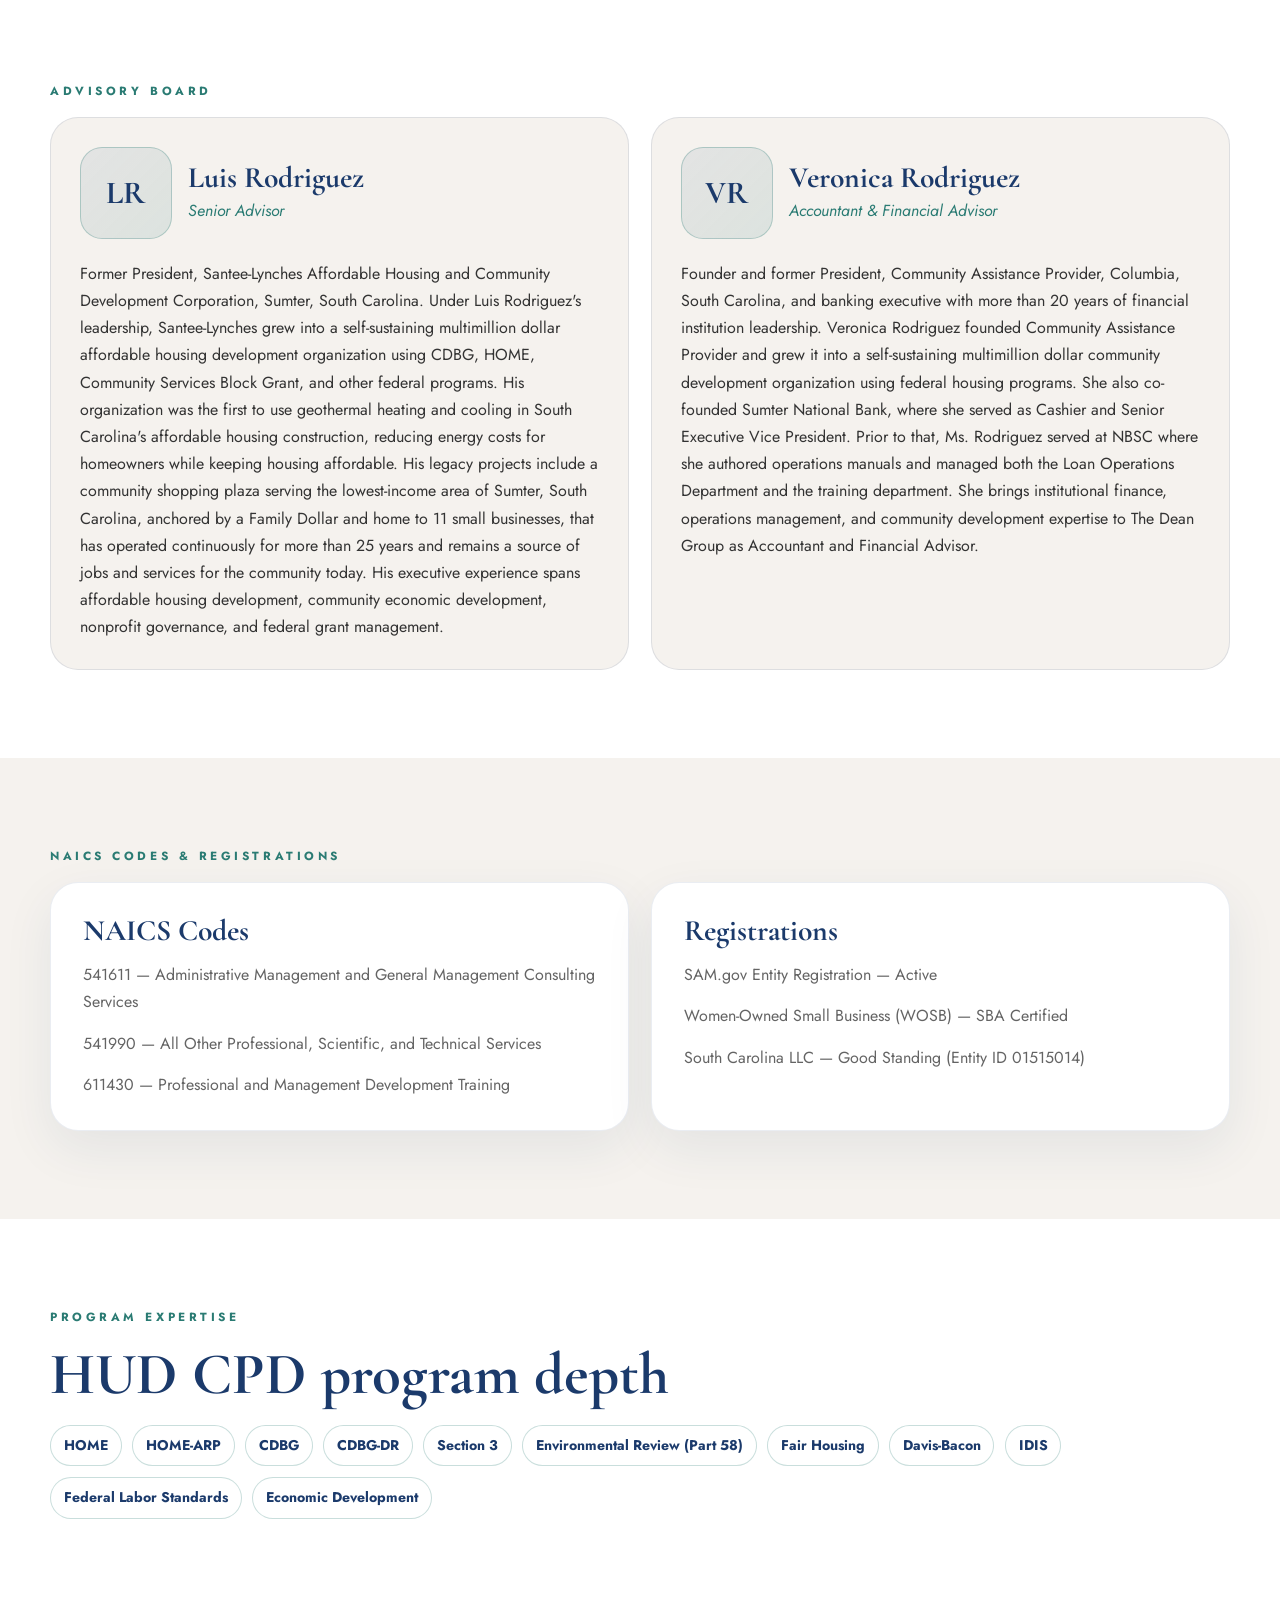
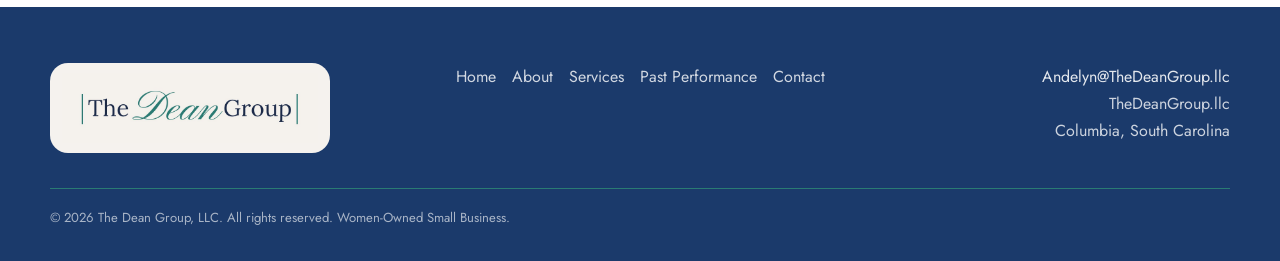
==== commit 4ac983ee: "Update about.html updated names" ====
--- a/about.html
+++ b/about.html
@@ -111,7 +111,7 @@
               </div>
             </div>
             <p>Former President, Santee-Lynches Affordable Housing and Community Development Corporation, Sumter, South
-              Carolina. Under Mr. Rodriguez's leadership, Santee-Lynches grew into a self-sustaining multimillion dollar
+              Carolina. Under Luis Rodriguez's leadership, Santee-Lynches grew into a self-sustaining multimillion dollar
               affordable housing development organization using CDBG, HOME, Community Services Block Grant, and other
               federal programs. His organization was the first to use geothermal heating and cooling in South Carolina's
               affordable housing construction, reducing energy costs for homeowners while keeping housing affordable.
@@ -132,7 +132,7 @@
               </div>
             </div>
             <p>Founder and former President, Community Assistance Provider, Columbia, South Carolina, and banking
-              executive with more than 20 years of financial institution leadership. Ms. Rodriguez founded Community
+              executive with more than 20 years of financial institution leadership. Veronica Rodriguez founded Community
               Assistance Provider and grew it into a self-sustaining multimillion dollar community development
               organization using federal housing programs. She also co-founded Sumter National Bank, where she served as
               Cashier and Senior Executive Vice President. Prior to that, Ms. Rodriguez served at NBSC where she
@@ -199,4 +199,4 @@
   <script src="js/main.js"></script>
 </body>
 
-</html>+</html>
--- a/css/styles.css
+++ b/css/styles.css
@@ -952,4 +952,36 @@
 
 .service-block {
   scroll-margin-top: 100px;
+}
+
+/* ===== Qualifications Package ===== */
+
+.qualifications-box {
+  background: #F5F2EE;
+  border-left: 5px solid var(--teal);
+  border-radius: 36px;
+  padding: 2rem 3rem;
+  margin-bottom: 2.5rem;
+  width: 100%;
+}
+
+.qualifications-box h3 {
+  margin: 0 0 0.6rem;
+}
+
+.qualifications-box p {
+  width: 100%;
+  max-width: none;
+  margin-bottom: 1.5rem;
+
+}
+
+.qualifications-box .btn {
+  margin-top: 0.75rem;
+}
+
+.qualifications-button {
+  display: flex;
+  justify-content: center;
+  margin-top: 1.5rem;
 }
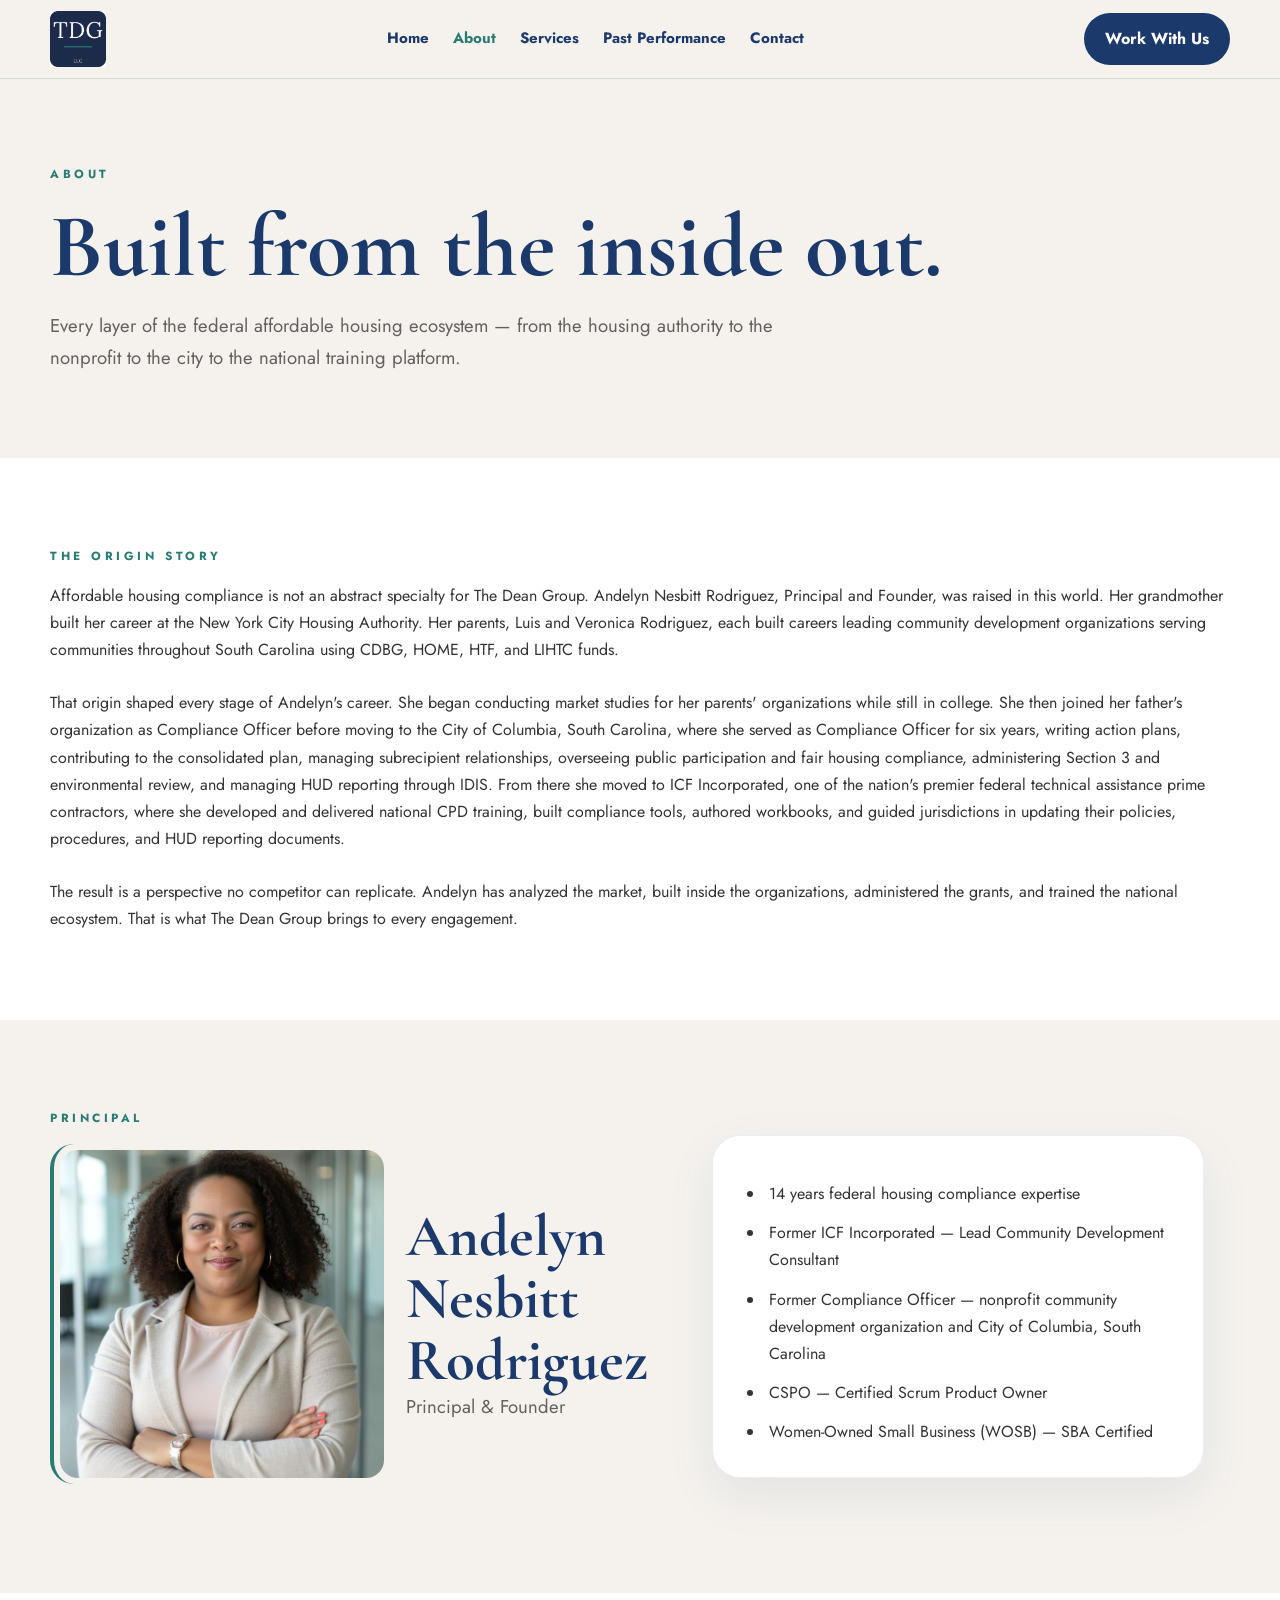
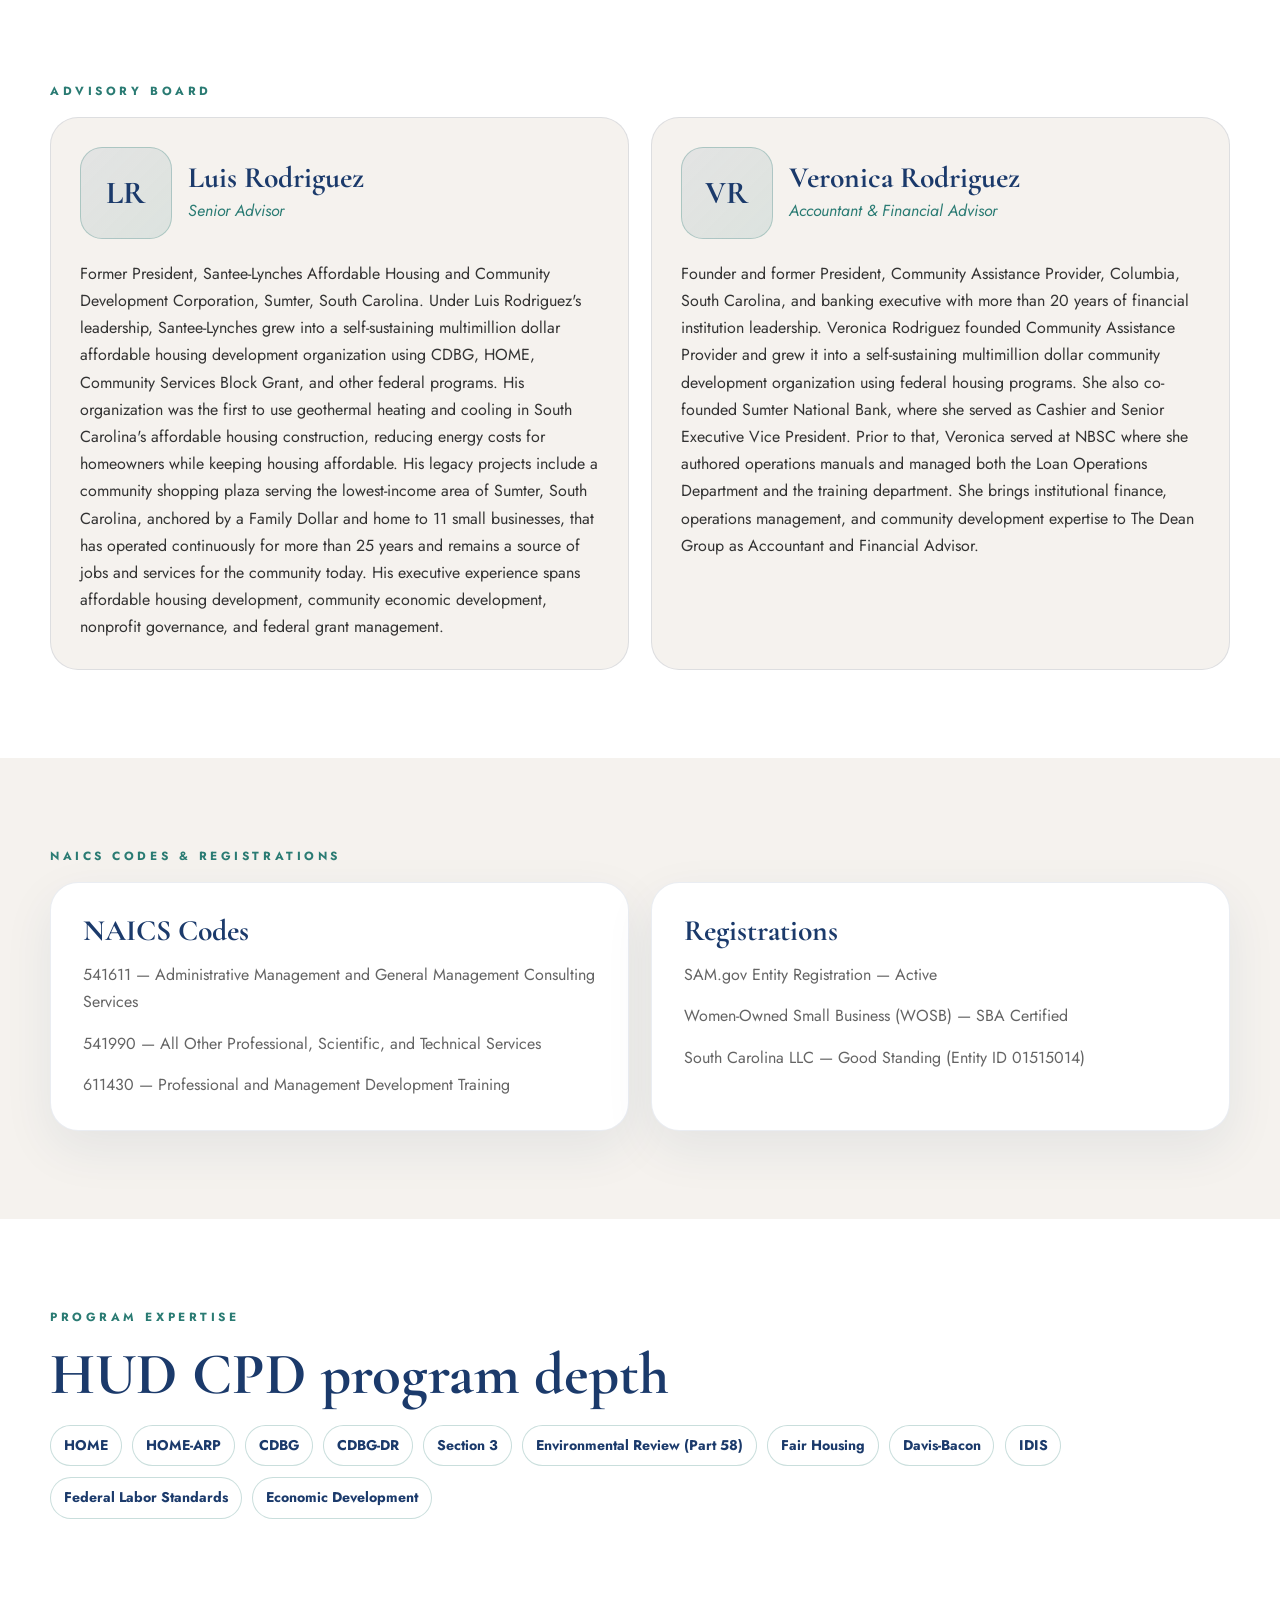
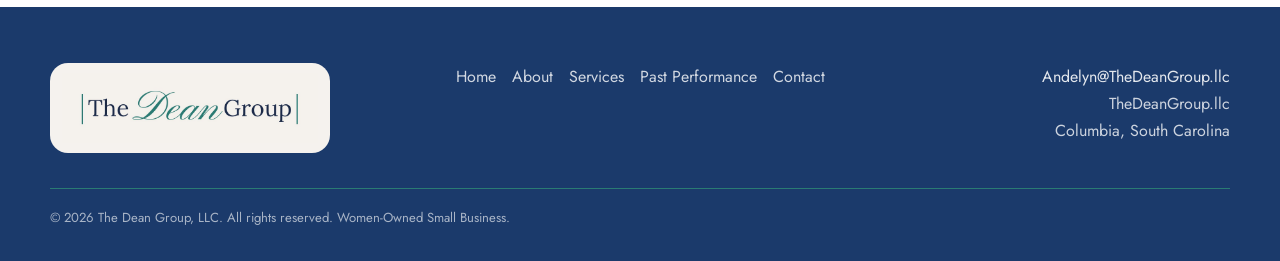
==== commit bdf8de01: "Update about.html" ====
--- a/about.html
+++ b/about.html
@@ -135,7 +135,7 @@
               executive with more than 20 years of financial institution leadership. Veronica Rodriguez founded Community
               Assistance Provider and grew it into a self-sustaining multimillion dollar community development
               organization using federal housing programs. She also co-founded Sumter National Bank, where she served as
-              Cashier and Senior Executive Vice President. Prior to that, Ms. Rodriguez served at NBSC where she
+              Cashier and Senior Executive Vice President. Prior to that, Veronica served at NBSC where she
               authored operations manuals and managed both the Loan Operations Department and the training department.
               She brings institutional finance, operations management, and community development expertise to The Dean
               Group as Accountant and Financial Advisor.</p>
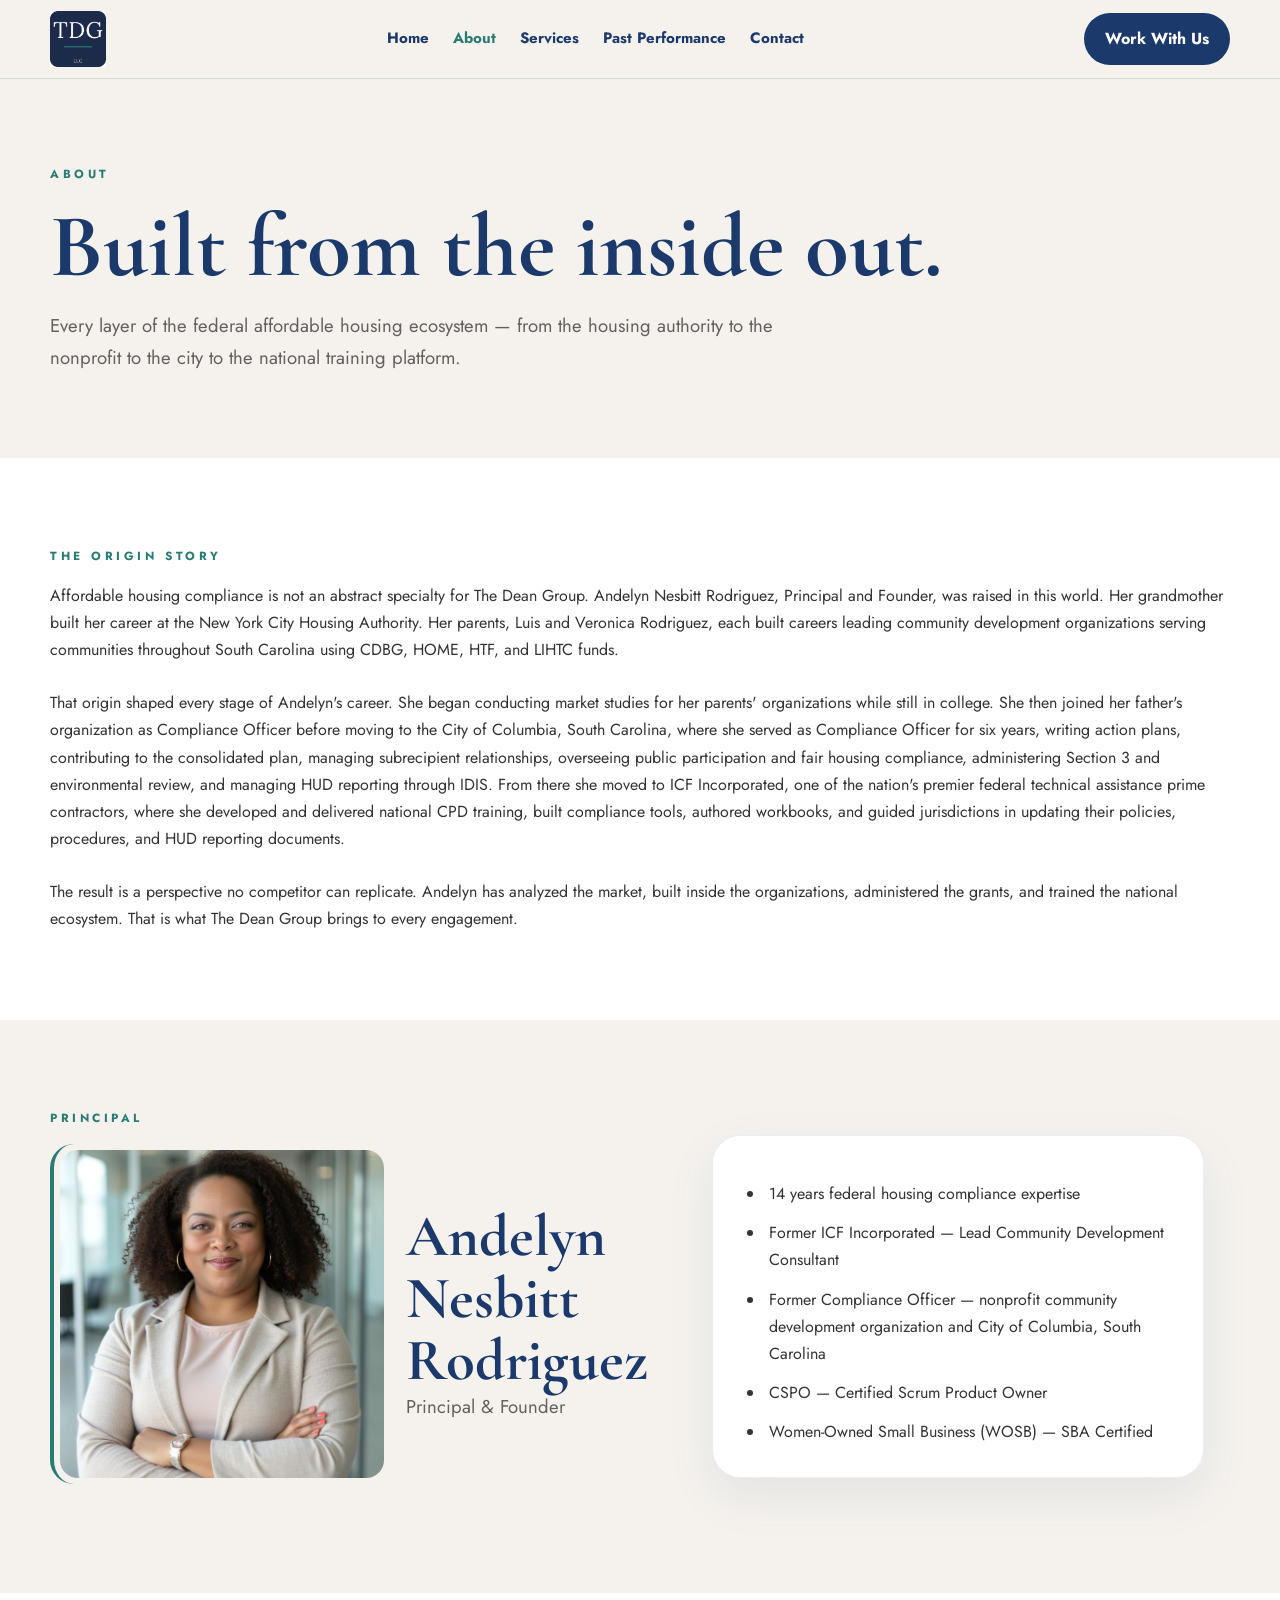
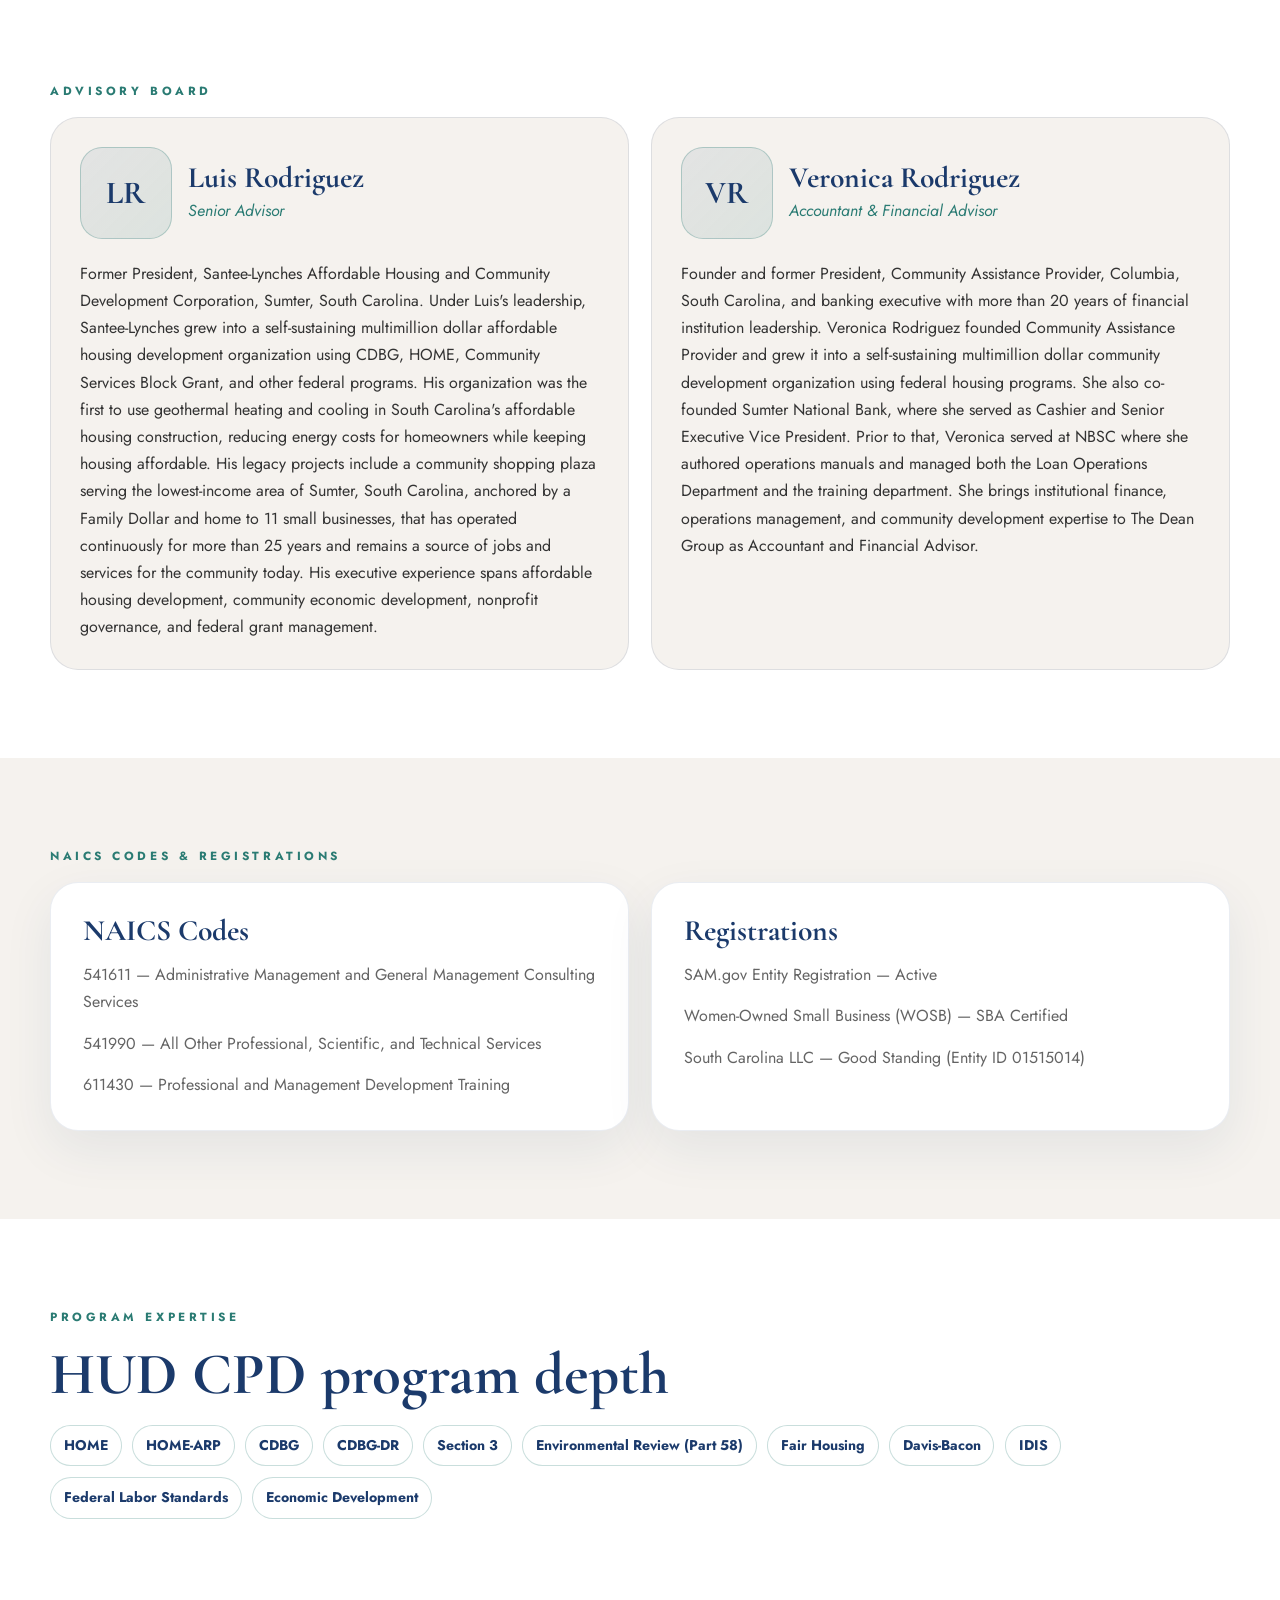
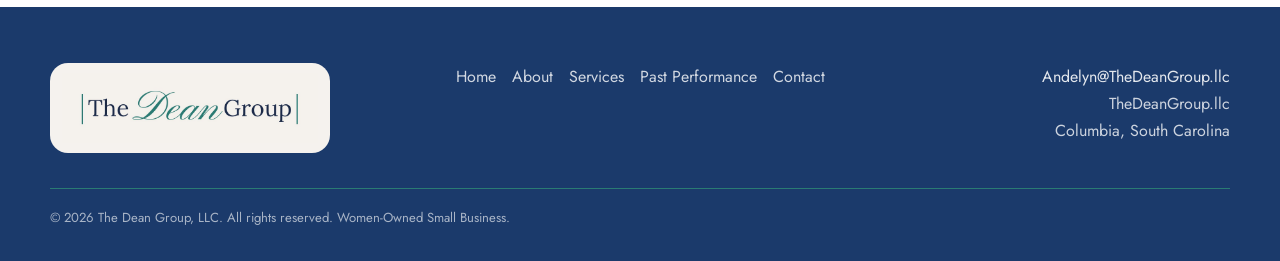
==== commit f7cbc00a: "Update about.html" ====
--- a/about.html
+++ b/about.html
@@ -111,7 +111,7 @@
               </div>
             </div>
             <p>Former President, Santee-Lynches Affordable Housing and Community Development Corporation, Sumter, South
-              Carolina. Under Luis Rodriguez's leadership, Santee-Lynches grew into a self-sustaining multimillion dollar
+              Carolina. Under Luis's leadership, Santee-Lynches grew into a self-sustaining multimillion dollar
               affordable housing development organization using CDBG, HOME, Community Services Block Grant, and other
               federal programs. His organization was the first to use geothermal heating and cooling in South Carolina's
               affordable housing construction, reducing energy costs for homeowners while keeping housing affordable.
